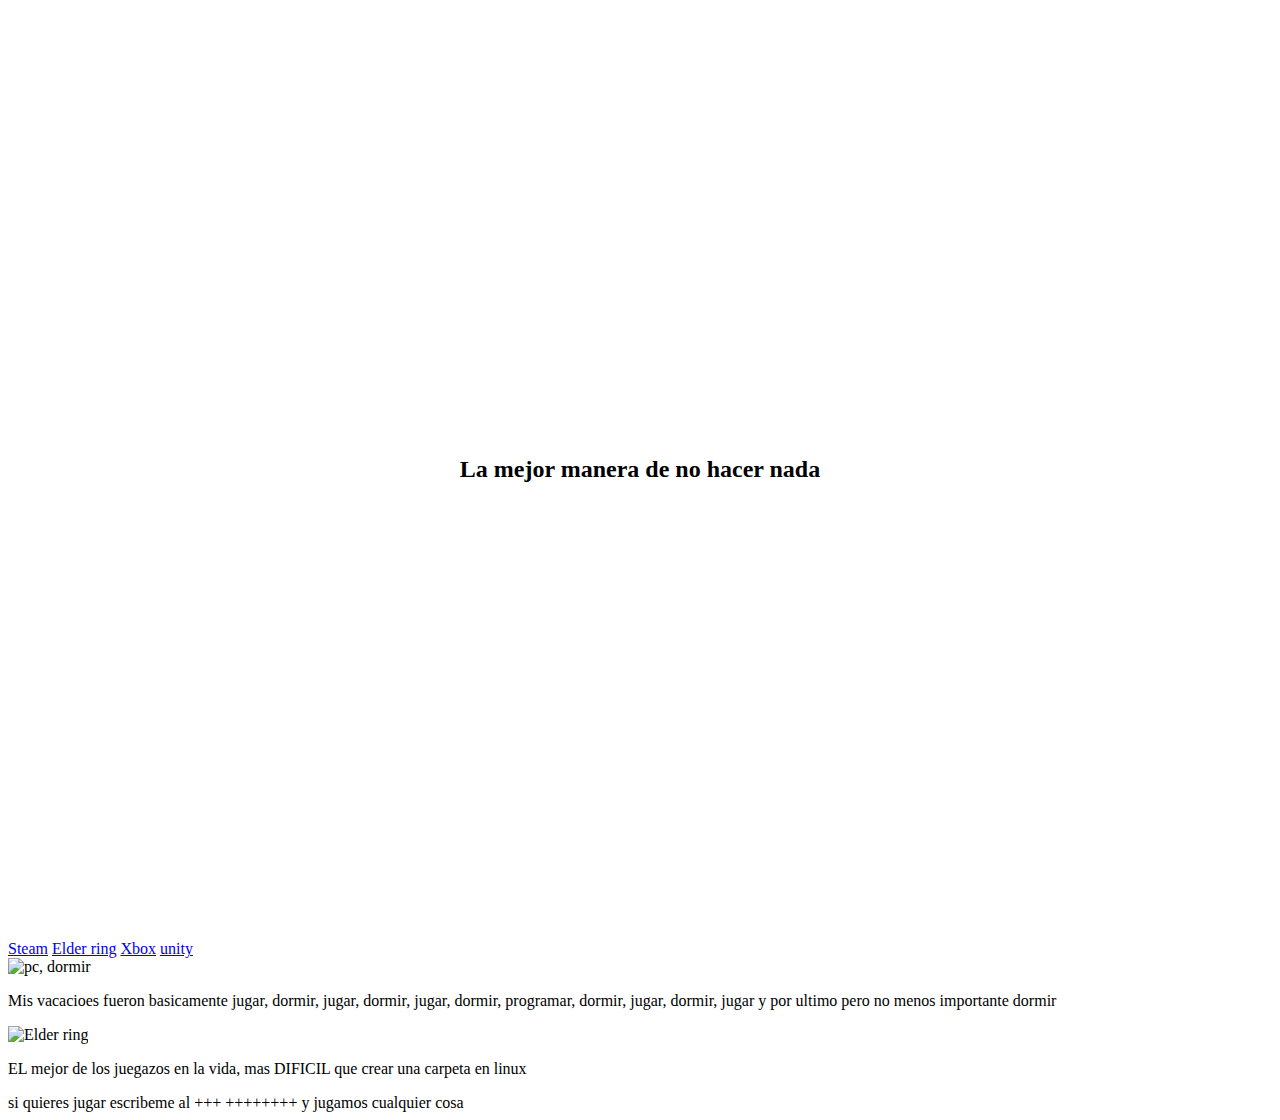
==== index.html @ 77552da4 "Add files via upload" ====
<!DOCTYPE html>
<html lang="en">
<head>
    <meta charset="UTF-8">
    <meta name="viewport" content="width=device-width, initial-scale=1.0">
    <title>Document</title>
    <link rel="stylesheet" href="style.css">
</head>
<body>
    <header><h2>
        La mejor manera de no hacer nada
    </h2></header>
    <nav>
        <a href="https://store.steampowered.com/?l=spanish">Steam</a>
        <a href="https://pivigames.blog/eldri/">Elder ring</a>
        <a href="https://www.xbox.com/es-CO">Xbox</a>
        <a href="https://unity.com/es/pages/unity-pro-buy-now?utm_source=google&utm_medium=cpc&utm_campaign=cc_dd_upr_amer_amer-t2_en_pu_sem-gg_acq_br-pr_2023-01_brand-at2_cc3022_ev-br_id:71700000105927803&utm_content=cc_dd_upr_amer_pu_sem_gg_ev-br_pros_x_npd_cpc_kw_sd_all_x_x_brand_id:58700008262791741&utm_term=unity&&&&&gad_source=1&gclid=CjwKCAjw4ri0BhAvEiwA8oo6FxjjZbtl4L3AXj_Zbfz5RY79VknzdGPWWmV1TB_4-gezoM_h65W3ohoCQEQQAvD_BwE&gclsrc=aw.ds">unity</a>
    </nav>
    <section>
        <article><img src="https://i.ytimg.com/vi/CZQwcn6DFhA/maxresdefault.jpg" alt="pc, dormir" height="400" width="500"><p>Mis vacacioes fueron basicamente jugar, dormir, jugar, dormir, jugar, dormir, programar, dormir, jugar, dormir, jugar y por ultimo pero no menos importante dormir</p></article>
        <article><img src="https://encrypted-tbn0.gstatic.com/images?q=tbn:ANd9GcRcxfMB1wwFIG_WF0u7ENQGh1_k6MiP0QlNLw&s" alt="Elder ring"><p>EL mejor de los juegazos en la vida, mas DIFICIL que crear una carpeta en linux</p></article>
    </section>
    <footer>si quieres jugar escribeme al +++ ++++++++ y jugamos cualquier cosa</footer>
    </body>
</html>
---- style.css ----
header h2 {text-align: center;
    display: flex;
    justify-content: center;
    align-items: center;
    height: 100vh;
  }
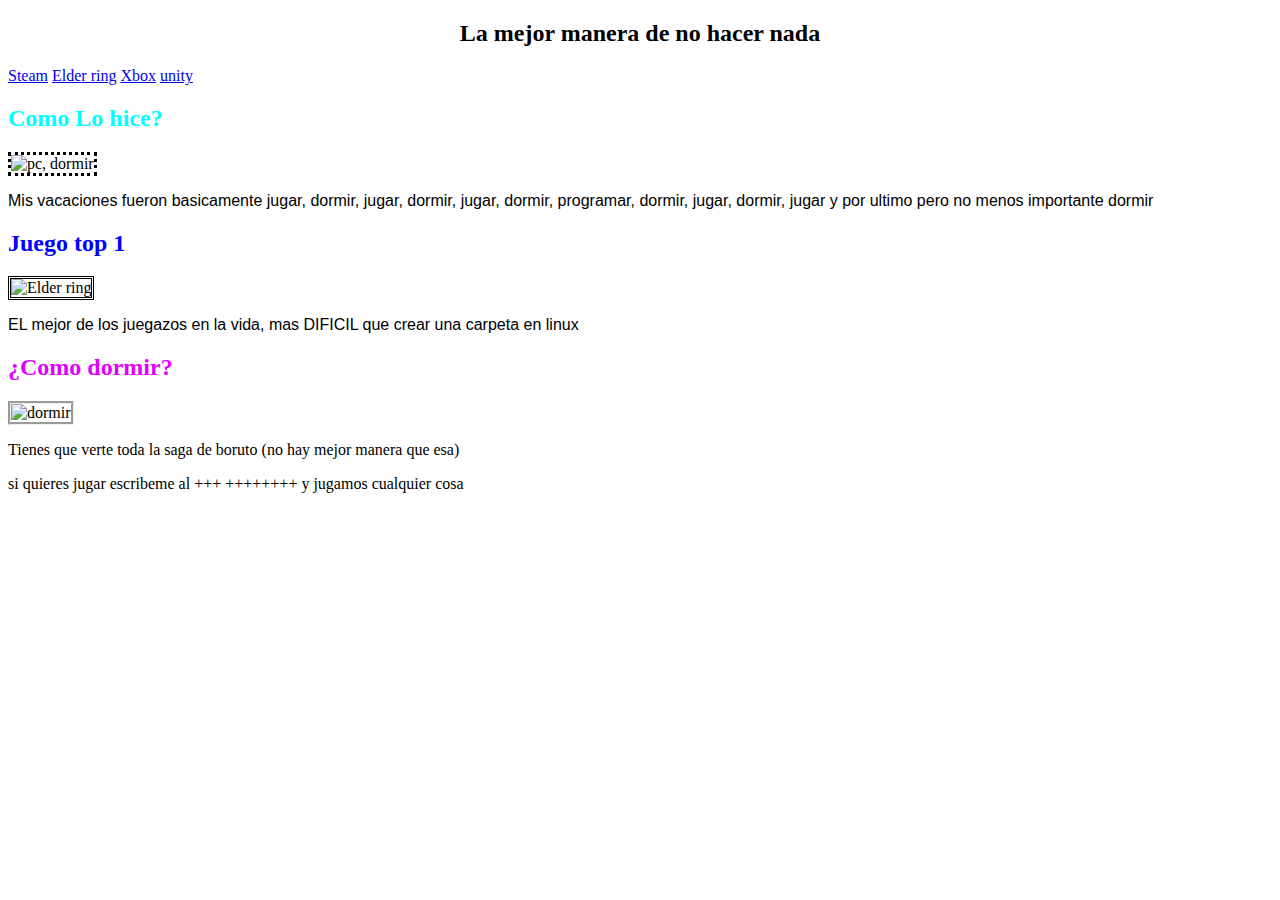
==== commit 4df65557: "Add files via upload" ====
--- a/index.html
+++ b/index.html
@@ -7,7 +7,7 @@
     <link rel="stylesheet" href="style.css">
 </head>
 <body>
-    <header><h2>
+    <header class="head"><h2>
         La mejor manera de no hacer nada
     </h2></header>
     <nav>
@@ -17,8 +17,21 @@
         <a href="https://unity.com/es/pages/unity-pro-buy-now?utm_source=google&utm_medium=cpc&utm_campaign=cc_dd_upr_amer_amer-t2_en_pu_sem-gg_acq_br-pr_2023-01_brand-at2_cc3022_ev-br_id:71700000105927803&utm_content=cc_dd_upr_amer_pu_sem_gg_ev-br_pros_x_npd_cpc_kw_sd_all_x_x_brand_id:58700008262791741&utm_term=unity&&&&&gad_source=1&gclid=CjwKCAjw4ri0BhAvEiwA8oo6FxjjZbtl4L3AXj_Zbfz5RY79VknzdGPWWmV1TB_4-gezoM_h65W3ohoCQEQQAvD_BwE&gclsrc=aw.ds">unity</a>
     </nav>
     <section>
-        <article><img src="https://i.ytimg.com/vi/CZQwcn6DFhA/maxresdefault.jpg" alt="pc, dormir" height="400" width="500"><p>Mis vacacioes fueron basicamente jugar, dormir, jugar, dormir, jugar, dormir, programar, dormir, jugar, dormir, jugar y por ultimo pero no menos importante dormir</p></article>
-        <article><img src="https://encrypted-tbn0.gstatic.com/images?q=tbn:ANd9GcRcxfMB1wwFIG_WF0u7ENQGh1_k6MiP0QlNLw&s" alt="Elder ring"><p>EL mejor de los juegazos en la vida, mas DIFICIL que crear una carpeta en linux</p></article>
+        <article>
+            <h2 class="tit1">Como Lo hice?</h2>
+            <img class="img1" src="https://i.ytimg.com/vi/CZQwcn6DFhA/maxresdefault.jpg" alt="pc, dormir" height="400" width="500">
+            <p class="par1">Mis vacaciones fueron basicamente jugar, dormir, jugar, dormir, jugar, dormir, programar, dormir, jugar, dormir, jugar y por ultimo pero no menos importante dormir</p>
+        </article>
+        <article>
+            <h2 class="tit2">Juego top 1 </h2>
+            <img class="img2" src="https://encrypted-tbn0.gstatic.com/images?q=tbn:ANd9GcRcxfMB1wwFIG_WF0u7ENQGh1_k6MiP0QlNLw&s" alt="Elder ring" height="300" width="500">
+            <p class="par2">EL mejor de los juegazos en la vida, mas DIFICIL que crear una carpeta en linux</p>
+        </article>
+        <article>
+            <h2 class="tit3">¿Como dormir?</h2>
+            <img class="img3" src="https://images7.memedroid.com/images/UPLOADED836/61721354cd84a.jpeg" alt="dormir" height="300" width="500">
+            <p class="par3">Tienes que verte toda la saga de boruto (no hay mejor manera que esa)</p>
+        </article>
     </section>
     <footer>si quieres jugar escribeme al +++ ++++++++ y jugamos cualquier cosa</footer>
     </body>
--- a/style.css
+++ b/style.css
@@ -1,6 +1,10 @@
-header h2 {text-align: center;
-    display: flex;
-    justify-content: center;
-    align-items: center;
-    height: 100vh;
-  }+.head {text-align: center;}
+.tit1 {color: aqua;}
+.img1 {border-style: dotted;}
+.par1 {font-family: Arial, Helvetica, sans-serif;}
+.tit2 {color: blue;}
+.img2 {border-style: double;}
+.par2 {font-family: 'Gill Sans', 'Gill Sans MT', Calibri, 'Trebuchet MS', sans-serif;}
+.tit3 {color: rgb(225, 0, 255);}
+.img3 {border-style: groove;}
+.par3 {font-family: Georgia, 'Times New Roman', Times, serif;}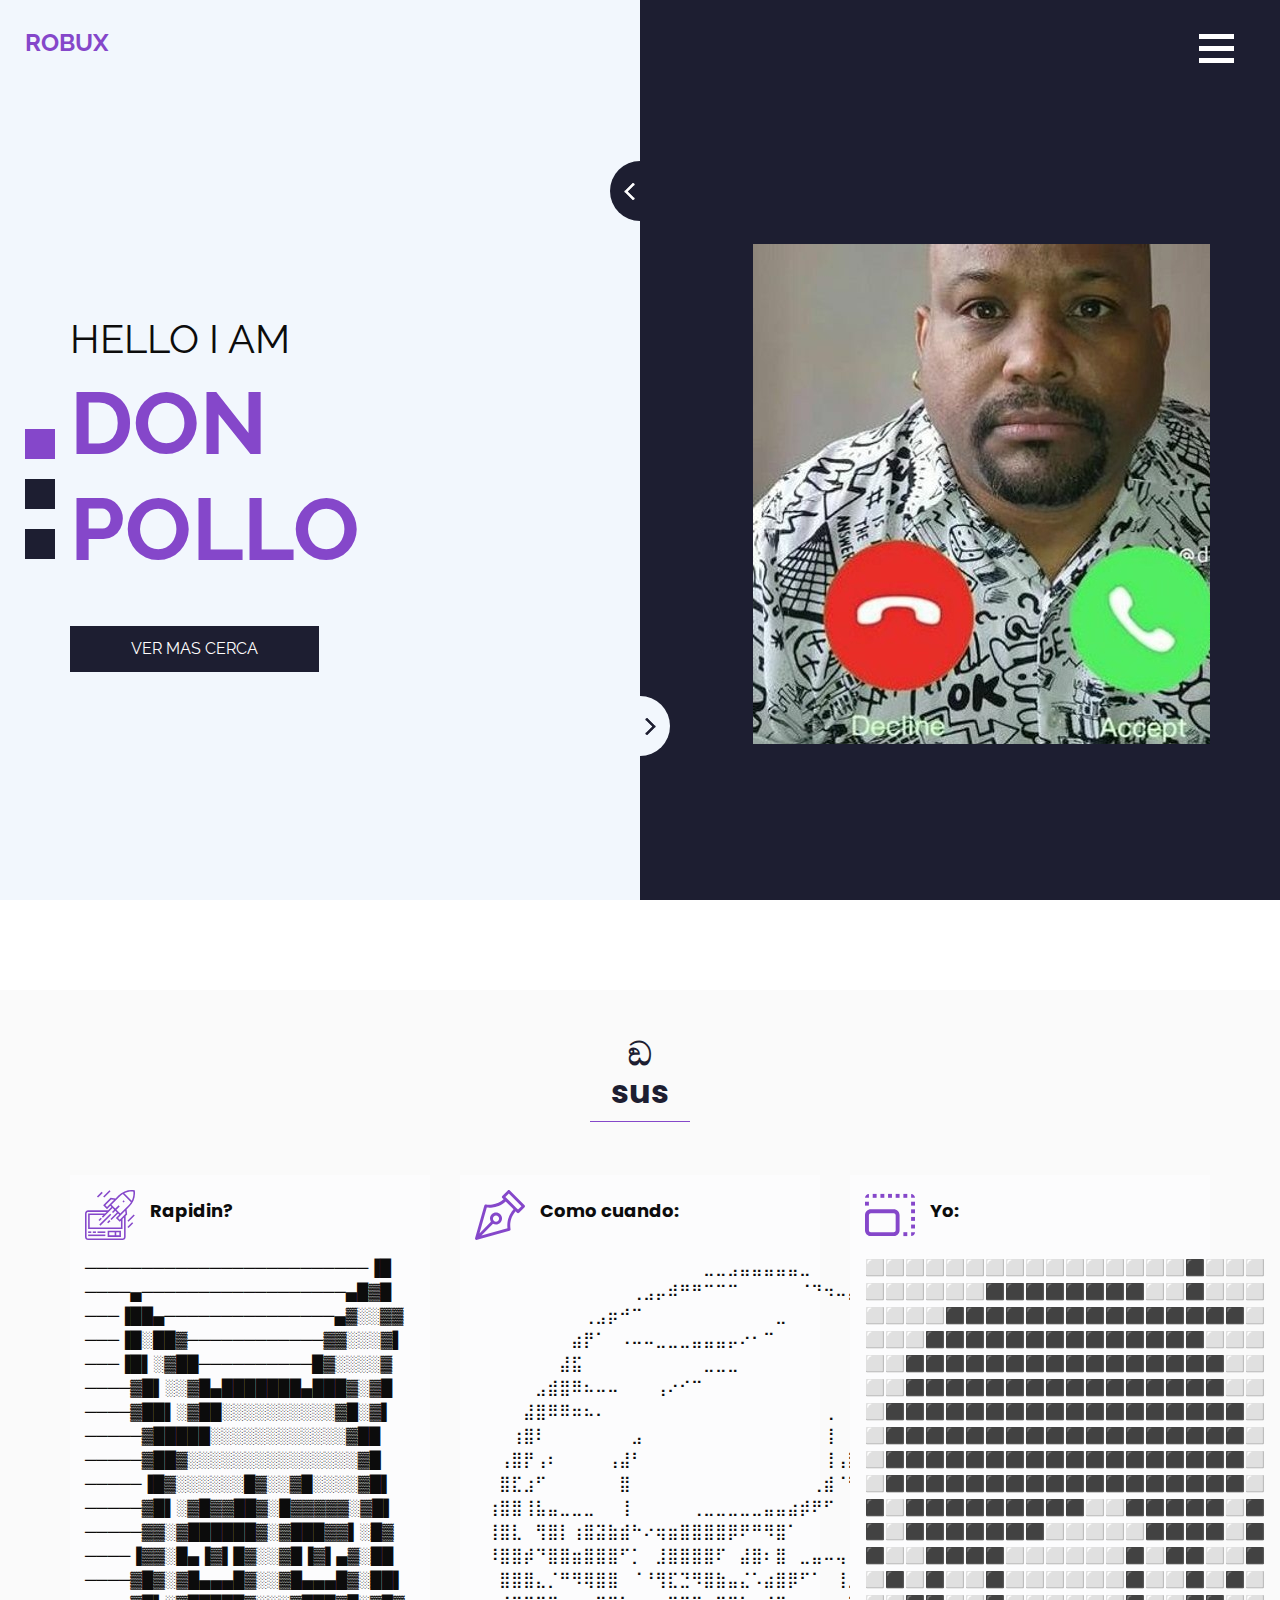
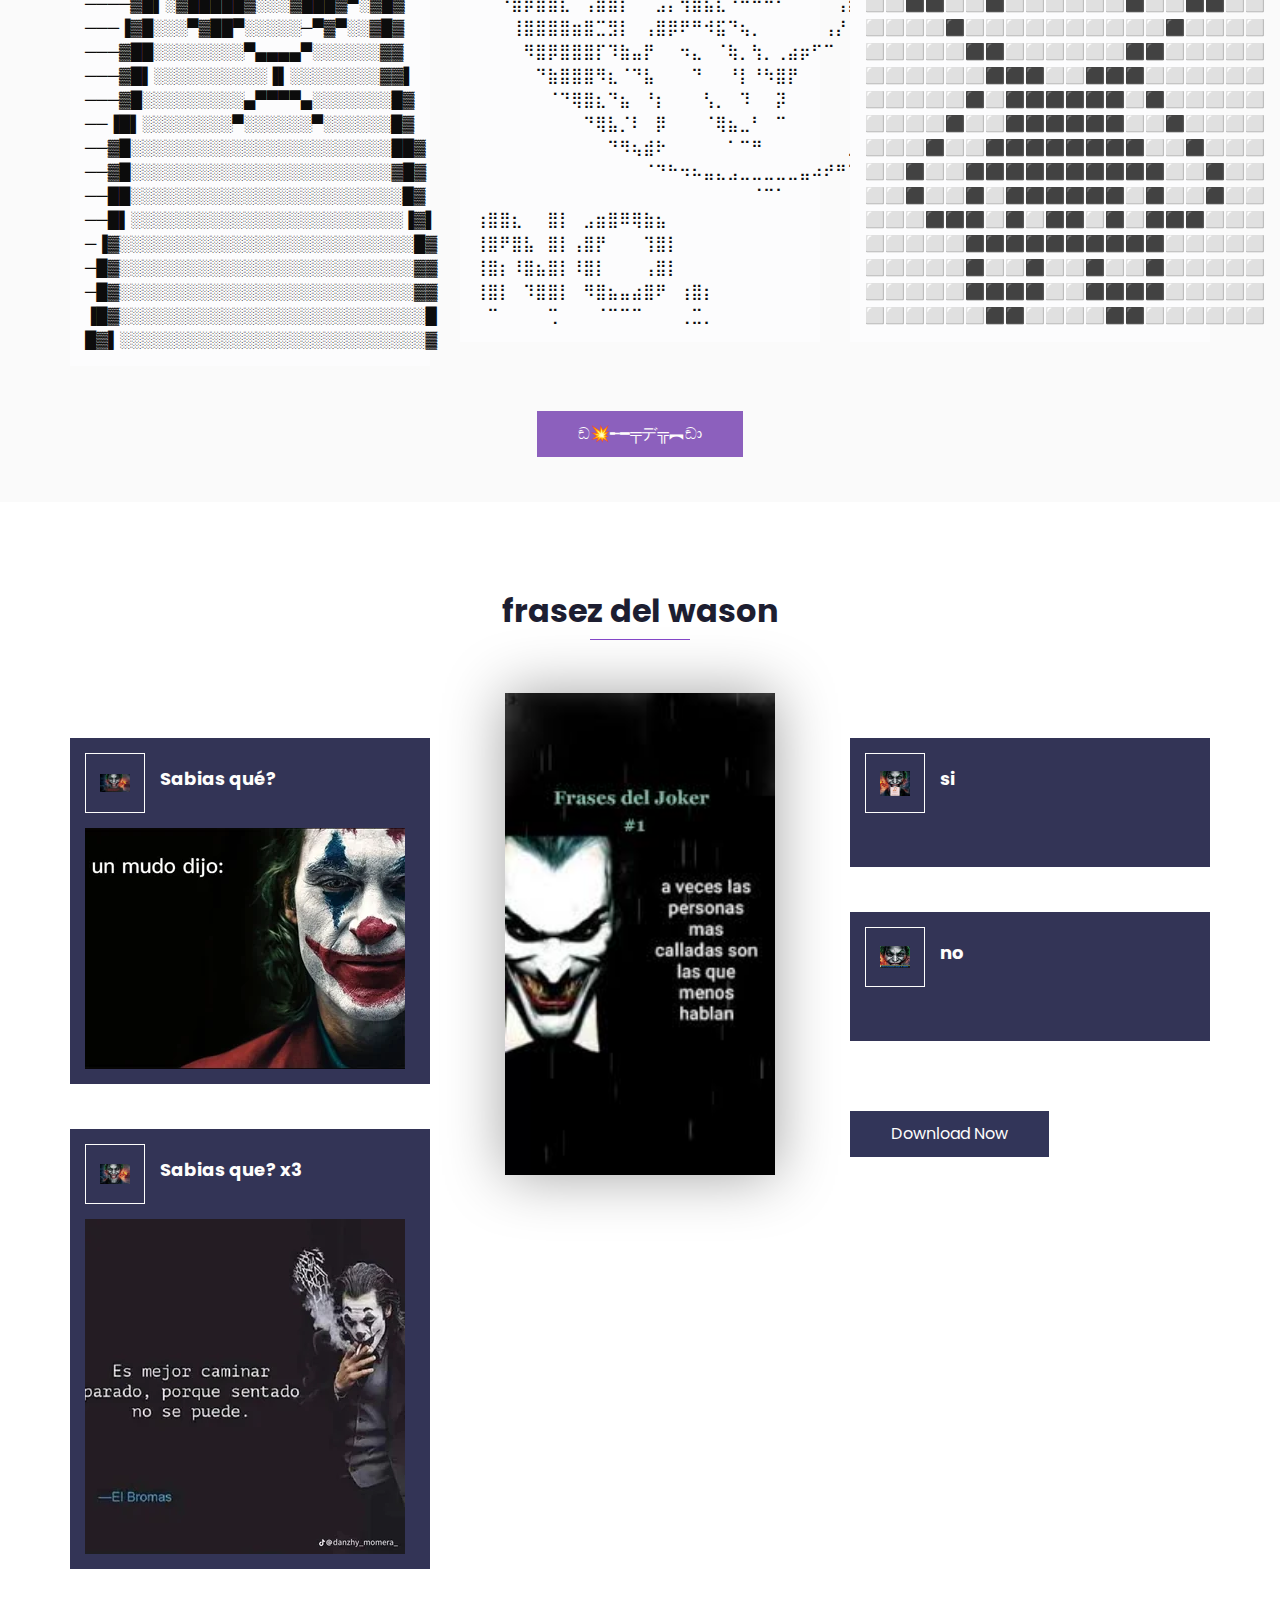
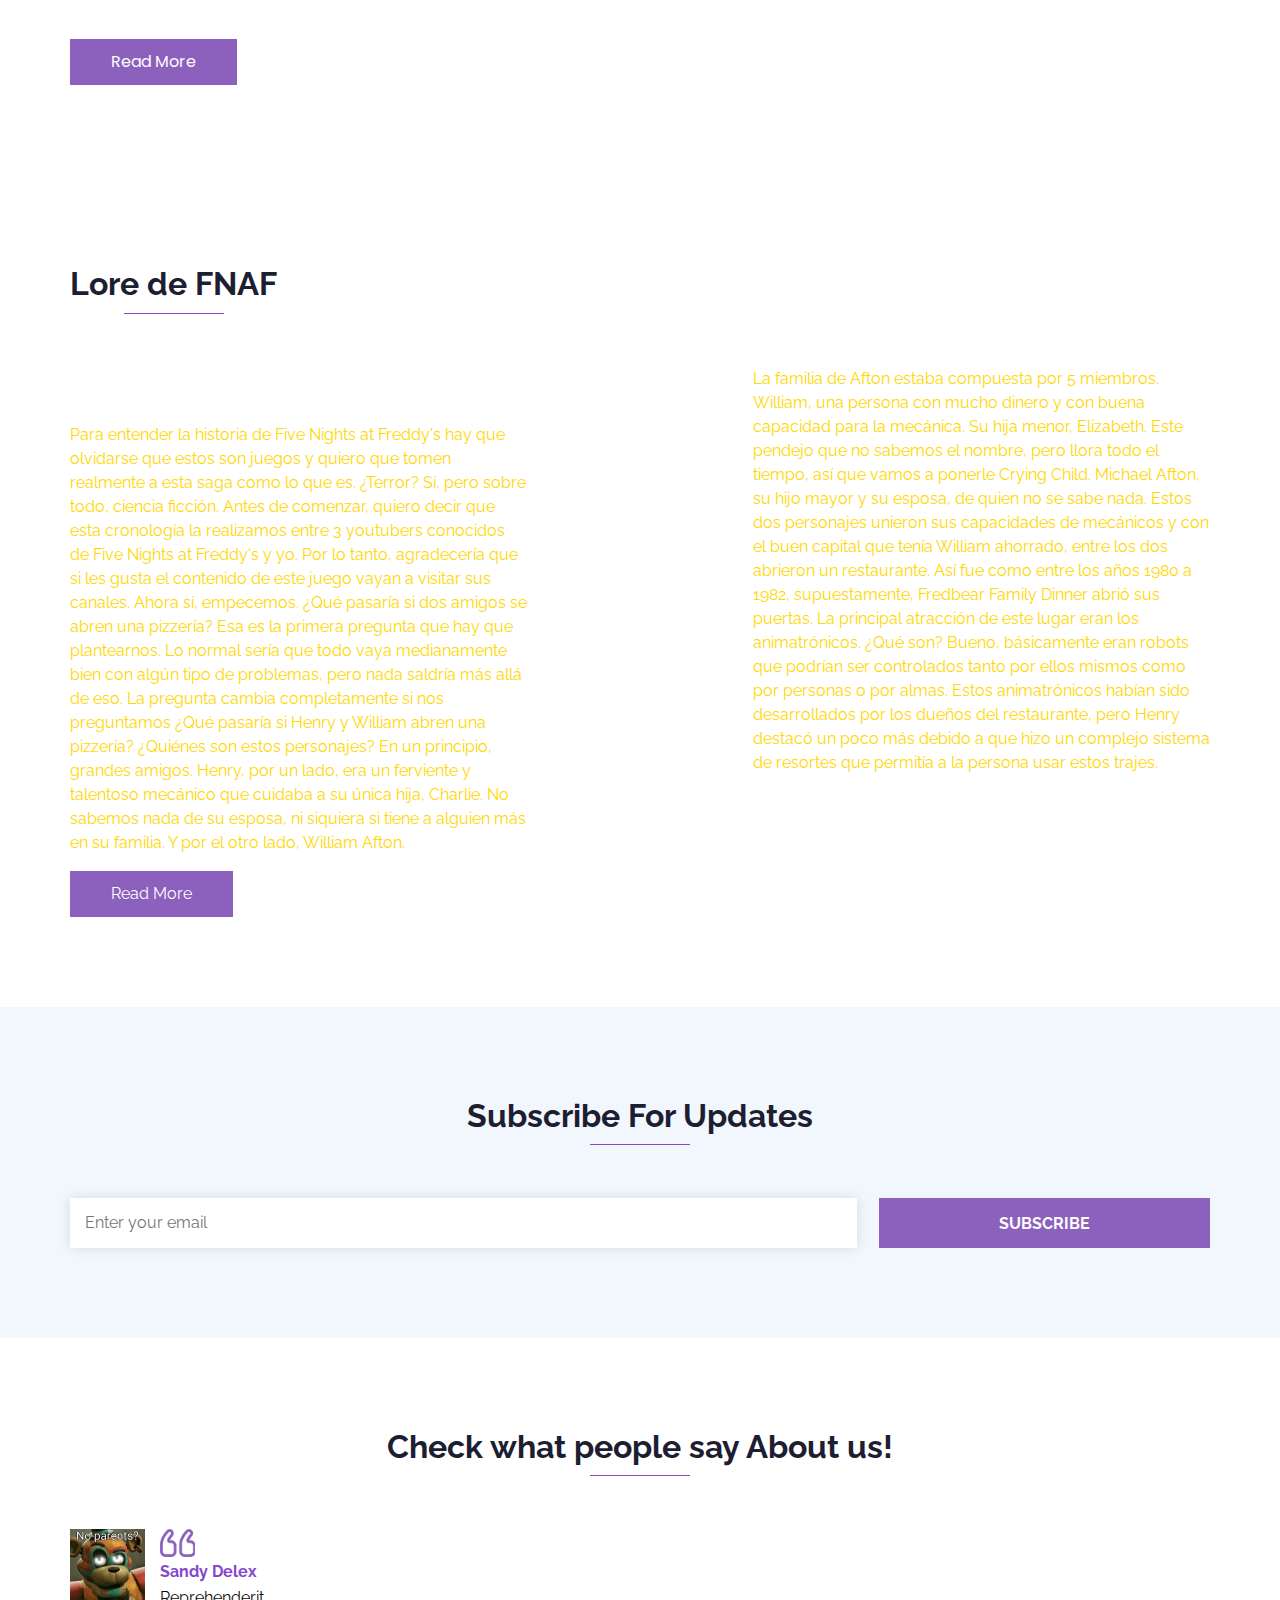
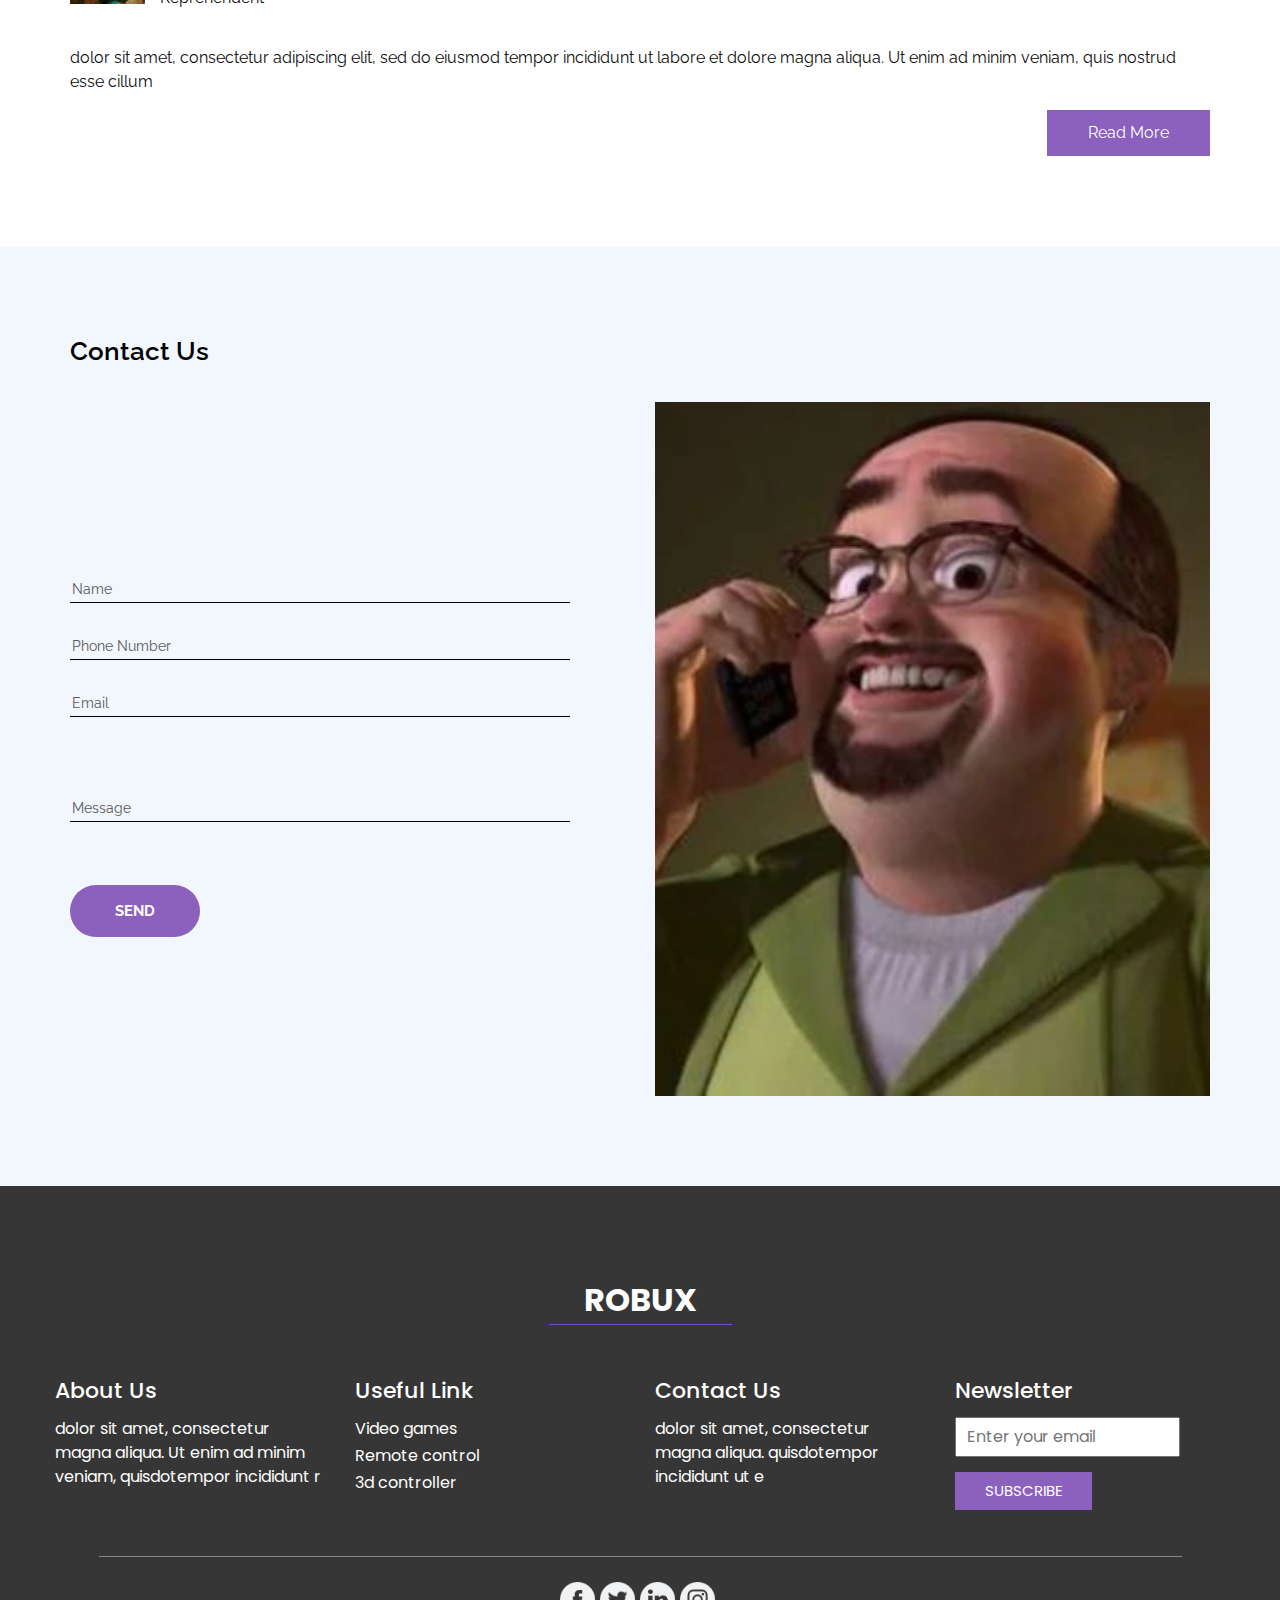
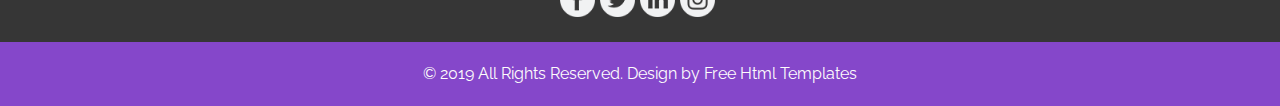
==== commit 794e947b: "Add files via upload" ====
--- a/index.html
+++ b/index.html
@@ -1,38 +1,705 @@
-<!DOCTYPE html>
-<html lang="en">
+  <!DOCTYPE html>
+<html>
+
 <head>
-    <meta charset="UTF-8">
-    <meta name="viewport" content="width=device-width, initial-scale=1.0">
-    <title>Document</title>
-    <link rel="stylesheet" href="style.css">
+  <!-- Basic -->
+  <meta charset="utf-8" />
+  <meta http-equiv="X-UA-Compatible" content="IE=edge" />
+  <!-- Mobile Metas -->
+  <meta name="viewport" content="width=device-width, initial-scale=1, shrink-to-fit=no" />
+  <!-- Site Metas -->
+  <meta name="keywords" content="" />
+  <meta name="description" content="" />
+  <meta name="author" content="" />
+
+  <title>ROBUX</title>
+
+  <!-- slider stylesheet -->
+  <link rel="stylesheet" type="text/css" href="https://cdnjs.cloudflare.com/ajax/libs/OwlCarousel2/2.1.3/assets/owl.carousel.min.css" />
+
+  <!-- bootstrap core css -->
+  <link rel="stylesheet" type="text/css" href="css/bootstrap.css" />
+
+  <!-- fonts style -->
+  <link href="https://fonts.googleapis.com/css?family=Open+Sans:400,700|Poppins:400,700|Raleway:400,700&display=swap" rel="stylesheet" />
+
+  <!-- Custom styles for this template -->
+  <link href="css/style.css" rel="stylesheet" />
+  <!-- responsive style -->
+  <link href="css/responsive.css" rel="stylesheet" />
 </head>
+
 <body>
-    <header class="head"><h2>
-        La mejor manera de no hacer nada
-    </h2></header>
-    <nav>
-        <a href="https://store.steampowered.com/?l=spanish">Steam</a>
-        <a href="https://pivigames.blog/eldri/">Elder ring</a>
-        <a href="https://www.xbox.com/es-CO">Xbox</a>
-        <a href="https://unity.com/es/pages/unity-pro-buy-now?utm_source=google&utm_medium=cpc&utm_campaign=cc_dd_upr_amer_amer-t2_en_pu_sem-gg_acq_br-pr_2023-01_brand-at2_cc3022_ev-br_id:71700000105927803&utm_content=cc_dd_upr_amer_pu_sem_gg_ev-br_pros_x_npd_cpc_kw_sd_all_x_x_brand_id:58700008262791741&utm_term=unity&&&&&gad_source=1&gclid=CjwKCAjw4ri0BhAvEiwA8oo6FxjjZbtl4L3AXj_Zbfz5RY79VknzdGPWWmV1TB_4-gezoM_h65W3ohoCQEQQAvD_BwE&gclsrc=aw.ds">unity</a>
-    </nav>
-    <section>
-        <article>
-            <h2 class="tit1">Como Lo hice?</h2>
-            <img class="img1" src="https://i.ytimg.com/vi/CZQwcn6DFhA/maxresdefault.jpg" alt="pc, dormir" height="400" width="500">
-            <p class="par1">Mis vacaciones fueron basicamente jugar, dormir, jugar, dormir, jugar, dormir, programar, dormir, jugar, dormir, jugar y por ultimo pero no menos importante dormir</p>
-        </article>
-        <article>
-            <h2 class="tit2">Juego top 1 </h2>
-            <img class="img2" src="https://encrypted-tbn0.gstatic.com/images?q=tbn:ANd9GcRcxfMB1wwFIG_WF0u7ENQGh1_k6MiP0QlNLw&s" alt="Elder ring" height="300" width="500">
-            <p class="par2">EL mejor de los juegazos en la vida, mas DIFICIL que crear una carpeta en linux</p>
-        </article>
-        <article>
-            <h2 class="tit3">¿Como dormir?</h2>
-            <img class="img3" src="https://images7.memedroid.com/images/UPLOADED836/61721354cd84a.jpeg" alt="dormir" height="300" width="500">
-            <p class="par3">Tienes que verte toda la saga de boruto (no hay mejor manera que esa)</p>
-        </article>
+  <div class="hero_area">
+    <!-- header section strats -->
+    <header class="header_section">
+      <div class="container-fluid">
+        <nav class="navbar navbar-expand-lg custom_nav-container">
+          <a class="navbar-brand" href="index.html">
+            <span>
+              ROBUX
+            </span>
+          </a>
+
+          <div class="navbar-collapse" id="">
+            <div class="custom_menu-btn">
+              <button onclick="openNav()">
+                <span class="s-1"> </span>
+                <span class="s-2"> </span>
+                <span class="s-3"> </span>
+              </button>
+            </div>
+            <div id="myNav" class="overlay">
+              <div class="overlay-content">
+                <a href="index.html">HOME</a>
+                <a href="about.html">ABOUT</a>
+                <a href="feature.html">FEATURE</a>
+                <a href="contact.html">CONTACT US</a>
+              </div>
+            </div>
+          </div>
+        </nav>
+      </div>
+    </header>
+    <!-- end header section -->
+    <!-- slider section -->
+    <section class=" slider_section position-relative">
+      <div class="container">
+        <div class="row">
+          <div class="col-md-7">
+            <div class="detail-box">
+              <h2>
+                Hello i am
+              </h2>
+              <h1>
+                Don <br />
+                Pollo
+              </h1>
+              <div>
+                <a href="">
+                  Ver mas cerca
+                </a>
+              </div>
+            </div>
+          </div>
+          <div class="col-md-5">
+            <div id="carouselExampleIndicators" class="carousel slide" data-ride="carousel">
+              <ol class="carousel-indicators">
+                <li data-target="#carouselExampleIndicators" data-slide-to="0" class="active"></li>
+                <li data-target="#carouselExampleIndicators" data-slide-to="1"></li>
+                <li data-target="#carouselExampleIndicators" data-slide-to="2"></li>
+              </ol>
+              <div class="carousel-inner">
+                <div class="carousel-item active">
+                  <div class="img-box">
+                    <img src="images/Don-pollo.jpg" alt="" />
+                  </div>
+                </div>
+                <div class="carousel-item">
+                  <div class="img-box">
+                    <img src="images/Don-pollo.jpg" alt="" />
+                  </div>
+                </div>
+                <div class="carousel-item">
+                  <div class="img-box">
+                    <img src="images/Don-pollo.jpg" alt="" />
+                  </div>
+                </div>
+              </div>
+              <a class="carousel-control-prev" href="#carouselExampleIndicators" role="button" data-slide="prev">
+                <span class="sr-only">Previous</span>
+              </a>
+              <a class="carousel-control-next" href="#carouselExampleIndicators" role="button" data-slide="next">
+                <span class="sr-only">Next</span>
+              </a>
+            </div>
+          </div>
+        </div>
+      </div>
     </section>
-    <footer>si quieres jugar escribeme al +++ ++++++++ y jugamos cualquier cosa</footer>
-    </body>
+
+    <!-- end slider section -->
+  </div>
+
+  <!-- feature section -->
+  <section class="feature_section layout_padding2 layout_margin">
+    <div class="container">
+      <div class="heading_container">
+        <h2>
+          ඞ <br />
+          sus
+        </h2>
+      </div>
+    </div>
+    <div class="container">
+      <div class="row">
+        <div class="col-md-4">
+          <div class="box">
+            <div class="head-box">
+              <div class="img-box">
+                <svg height="512pt" viewBox="0 0 512 512.08926" width="512pt" xmlns="http://www.w3.org/2000/svg">
+                  <path d="m383.808594 117.007812 11.316406-11.3125 11.3125 11.3125-11.3125 11.3125zm0 0" />
+                  <path d="m146.390625 354.433594 112-112 11.3125 11.3125-112 112zm0 0" />
+                  <path d="m32.042969 456.089844h176v16h-176zm0 0" />
+                  <path d="m32.042969 424.089844h32v16h-32zm0 0" />
+                  <path d="m80.042969 424.089844h32v16h-32zm0 0" />
+                  <path d="m128.042969 424.089844h80v16h-80zm0 0" />
+                  <path
+                    d="m455.078125 170.191406c42.605469-42.335937 63.105469-102.078125 55.460937-161.652344l-.796874-6.179687-6.175782-.796875c-59.574218-7.621094-119.304687 12.886719-161.632812 55.496094l-28.945313 28.949218-50.910156-5.65625-76.257813 76.257813 39.601563 39.601563 33.933594-33.945313 11.601562 11.601563-34.222656 34.222656h-204.691406c-17.671875 0-32.0000002 14.328125-32.0000002 32v240c0 17.671875 14.3281252 32 32.0000002 32h352c17.675781 0 32-14.328125 32-32v-214.296875l15.738281-15.734375-5.65625-50.90625zm40.253906-153.398437c2.945313 31.992187-2.863281 64.183593-16.800781 93.128906l-76.320312-76.328125c28.949218-13.929688 61.132812-19.734375 93.121093-16.800781zm-247.289062 134.160156-22.621094 22.632813-16.976563-16.976563 59.503907-59.511719 30.550781 3.398438-27.679688 27.671875zm34.226562 34.222656 16.6875 16.691407-22.632812 22.621093 11.3125 11.3125 22.632812-22.625 16.6875 16.691407-66.632812 66.621093 11.3125 11.3125 66.632812-66.625 11.597657 11.601563-33.941407 33.945312 39.597657 39.589844 12.519531-12.527344v70.304688h-320v-128h140.691406l-16.410156 16.398437 11.3125 11.3125zm117.773438 294.914063c0 8.835937-7.160157 16-16 16h-352c-8.835938 0-16-7.164063-16-16v-240c0-8.835938 7.164062-16 16-16h188.691406l-16 16h-172.691406v160h352v-102.296875l16-16zm-44.519531-176.402344-16.976563-16.964844 22.632813-22.632812 50.449218-50.457032 3.390625 30.550782zm5.65625-62.230469-39.597657-39.589843 33.941407-33.945313-11.3125-11.3125-33.941407 33.9375-39.601562-39.59375 82.578125-82.582031c10.304687-10.296875 21.828125-19.296875 34.308594-26.808594l83.019531 83.015625c-7.515625 12.476563-16.515625 23.996094-26.808594 34.304687zm0 0" />
+                  <path d="m186.382812 66.429688 64.003907-64 11.3125 11.3125-64.003907 64zm0 0" />
+                  <path d="m122.382812 66.429688 48-47.996094 11.3125 11.3125-48 48zm0 0" />
+                  <path d="m434.386719 314.429688 64.003906-64 11.3125 11.3125-64 64zm0 0" />
+                  <path d="m434.386719 378.429688 47.996093-47.996094 11.316407 11.3125-48 48zm0 0" />
+                  <path d="m138.386719 306.429688 22.628906-22.625 11.3125 11.3125-22.628906 22.628906zm0 0" />
+                  <path d="m226.390625 330.429688 22.628906-22.625 11.3125 11.3125-22.628906 22.628906zm0 0" />
+                  <path d="m232.042969 480.089844h136v-64h-136zm88-48h32v32h-32zm-72 0h56v32h-56zm0 0" />
+                </svg>
+
+              </div>
+              <h6>
+                Rapidin?
+              </h6>
+            </div>
+            <div class="detail-box">
+              <p>
+                ─────────────────────────▐█
+────▄──────────────────▄█▓█
+───▐██▄───────────────▄▓░░▓▓
+───▐█░██▓────────────▓▓░░░▓▌
+───▐█▌░▓██──────────█▓░░░░▓
+────▓█▌░░▓█▄███████▄███▓░▓█
+────▓██▌░▓██░░░░░░░░░░▓█░▓▌
+─────▓█████░░░░░░░░░░░░▓██
+─────▓██▓░░░░░░░░░░░░░░░▓█
+─────▐█▓░░░░░░█▓░░▓█░░░░▓█▌
+─────▓█▌░▓█▓▓██▓░█▓▓▓▓▓░▓█▌
+─────▓▓░▓██████▓░▓███▓▓▌░█▓
+────▐▓▓░█▄▐▓▌█▓░░▓█▐▓▌▄▓░██
+────▓█▓░▓█▄▄▄█▓░░▓█▄▄▄█▓░██▌
+────▓█▌░▓█████▓░░░▓███▓▀░▓█▓
+───▐▓█░░░▀▓██▀░░░░░─▀▓▀░░▓█▓
+───▓██░░░░░░░░▀▄▄▄▄▀░░░░░░▓▓
+───▓█▌░░░░░░░░░░▐▌░░░░░░░░▓▓▌
+───▓█░░░░░░░░░▄▀▀▀▀▄░░░░░░░█▓
+──▐█▌░░░░░░░░▀░░░░░░▀░░░░░░█▓
+──▓█░░░░░░░░░░░░░░░░░░░░░░░██▓
+──▓█░░░░░░░░░░░░░░░░░░░░░░░▓█▓
+──██░░░░░░░░░░░░░░░░░░░░░░░░█▓
+──█▌░░░░░░░░░░░░░░░░░░░░░░░░▐▓▌
+─▐▓░░░░░░░░░░░░░░░░░░░░░░░░░░█▓
+─█▓░░░░░░░░░░░░░░░░░░░░░░░░░░▓▓
+─█▓░░░░░░░░░░░░░░░░░░░░░░░░░░▓▓
+▐█▓░░░░░░░░░░░░░░░░░░░░░░░░░░░█
+█▓▌░░░░░░░░░░░░░░░░░░░░░░░░░░░▓
+              </p>
+            </div>
+          </div>
+        </div>
+        <div class="col-md-4">
+          <div class="box">
+            <div class="head-box">
+              <div class="img-box">
+                <svg id="Capa_1" enable-background="new 0 0 512 512" height="512" viewBox="0 0 512 512" width="512" xmlns="http://www.w3.org/2000/svg">
+                  <path
+                    d="m507.606 155.023-150.632-150.629c-2.813-2.814-6.628-4.394-10.606-4.394s-7.794 1.58-10.607 4.394l-56.4 56.398c-2.813 2.813-4.394 6.628-4.394 10.606 0 3.979 1.581 7.794 4.394 10.607l13.841 13.84c-33.74 29.925-72.881 47.928-116.557 53.559-36.544 4.712-62.791-1.46-63.013-1.515-7.85-1.938-15.823 2.692-18.028 10.47l-94.348 332.638c-2.421 5.543-1.342 12.235 3.236 16.719 2.919 2.859 6.709 4.284 10.496 4.284 2.481 0 4.957-.618 7.19-1.838l331.451-93.773c7.783-2.202 12.419-10.179 10.479-18.031-.243-.984-22.395-95.369 52.059-179.552l13.827 13.827c2.929 2.93 6.767 4.394 10.607 4.394 3.838 0 7.678-1.465 10.607-4.394l56.4-56.397c2.813-2.813 4.394-6.628 4.394-10.606s-1.582-7.795-4.396-10.607zm-174.946 177.892c-3.06 24.854-1.76 45.431-.144 58.27l-266.826 75.489 118.383-120.861c9.316 5.464 19.949 8.387 31.035 8.387 16.43 0 31.877-6.397 43.495-18.016h.001c23.982-23.982 23.982-63.005-.001-86.987s-63.006-23.982-86.989 0c-20.481 20.481-23.457 51.923-8.956 75.607l-116.943 119.39 75.082-264.715c12.839 1.616 33.42 2.919 58.28-.143 35.648-4.389 86.991-18.911 135.359-62.257l80.483 80.481c-43.346 48.366-57.869 99.708-62.259 135.355zm-139.834-62.506c6.144-6.144 14.211-9.214 22.281-9.214 8.068 0 16.139 3.072 22.281 9.214 12.286 12.286 12.286 32.275 0 44.561-5.952 5.951-13.864 9.228-22.281 9.228s-16.329-3.277-22.281-9.228c-12.285-12.285-12.285-32.275 0-44.561zm247.774-69.595-14.155-14.154c-.002-.002-.003-.003-.004-.005-.002-.002-.003-.003-.005-.005l-115.254-115.252 35.186-35.185 129.418 129.416z" />
+                </svg>
+              </div>
+              <h6>
+                Como cuando:
+              </h6>
+            </div>
+            <div class="detail-box">
+              <p>
+                ⠀⠀⠀⠀⠀⠀⠀⠀⠀⠀⠀⠀⠀⠀⠀⠀⠀⠀⠀⣀⣀⣠⣤⣤⣤⣤⣤⣀⠀⠀⠀⠀⠀⠀⠀⠀⠀⠀⠀⠀⠀⠀⠀⠀
+⠀⠀⠀⠀⠀⠀⠀⠀⠀⠀⠀⠀⠀⢀⣠⡤⠾⠛⠛⠉⠉⠉⠀⠀⠀⠀⠀⠈⠙⠲⠤⣤⣀⠀⠀⠀⠀⠀⠀⠀⠀⠀⠀⠀
+⠀⠀⠀⠀⠀⠀⠀⠀⠀⢀⣠⡶⠚⠉⠀⠀⠀⠀⠀⠀⠀⠀⠀⠀⠀⣀⠀⠀⠀⠀⠀⠀⠙⢷⣄⠀⠀⠀⠀⠀⠀⠀⠀⠀
+⠀⠀⠀⠀⠀⠀⠀⠀⣴⡟⠁⠀⠠⠤⠤⣀⣀⣀⣤⣤⣤⡤⠔⠂⠉⠀⠀⠀⠀⠀⠀⠀⠀⠀⠉⠳⣦⡀⠀⠀⠀⠀⠀⠀
+⠀⠀⠀⠀⠀⠀⠀⣼⣯⠀⠀⠀⠀⠀⠀⠀⠀⠀⠀⣀⣀⣀⠀⠀⠀⠀⠀⠀⠀⠀⠀⠀⠀⠀⠀⠀⠀⠀⠈⢻⣄⠀⠀⠀⠀⠀
+⠀⠀⠀⠀⠀⣠⣾⣿⠿⠦⠤⠤⠀⠀⠀⢠⠔⠊⠉⠀⠀⠀⠀⠀⠀⠀⠀⠀⠀⠀⠀⠀⠀⠀⠀⠀⠀⠀⠀⠀⠙⢷⡀⠀⠀⠀
+⠀⠀⠀⠀⣼⣿⠿⠿⠶⠦⠄⠀⠀⠀⠀⠀⠀⠀⠀⠀⠀⠀⠀⠀⠀⠀⠀⠀⠀⢀⠀⠀⠀⠀⠀⠀⠀⠀⠀⠀⠀⠈⢿⡀⠀⠀
+⠀⠀⠀⢰⣿⠇⠀⠀⠀⠀⠀⠀⠀⣠⠀⠀⠀⠀⠀⠀⠀⠀⠀⠀⠀⠀⠀⠀⠀⢸⠀⢀⡴⠂⠀⠀⠀⠀⠀⠀⠀⠀⠈⣷⠀⠀
+⠀⠀⢠⣿⡟⢠⠆⠀⠀⠀⠀⢠⣼⠃⠀⠀⠀⠀⠀⠀⠀⠀⠀⠀⠀⠀⠀⠀⠀⢸⢠⡟⠁⠀⠀⠀⠀⠀⠀⠀⠀⠀⠸⣇⠀
+⠀⠀⣿⣏⣰⠋⠀⠀⠀⠀⠀⠀⣿⠀⠀⠀⠀⠀⠀⠀⠀⠀⠀⠀⠀⠀⠀⠀⢀⣾⠈⢣⡀⠀⠀⠀⠀⠀⠀⠀⠀⠀⠀⠀⢿⡀
+⠀⢰⣿⣿⢸⣧⣤⣀⣀⣀⠀⠀⢸⠀⠀⠀⠀⠀⢀⣀⣀⣀⣀⣀⣤⣤⣴⡾⠟⠋⠀⠀⠙⠄⠀⠀⠀⠀⠀⠀⠀⠀⢸⡇
+⠀⢸⣿⣇⠀⢻⣿⡇⢰⣿⣽⣷⣾⠓⠔⢶⣶⣿⣿⣿⣿⡿⠟⠛⠻⣿⠁⠀⠀⠀⠀⠀⠀⠀⠀⠀⠀⠀⠀⠀⠀⠀⢸⡇
+⠀⠸⣿⣿⡾⠙⣿⣿⣶⣿⣿⣿⠋⡁⠀⣸⣿⣿⣿⣿⠏⠀⣼⣿⠆⣿⠀⣀⣤⠤⢤⠀⠀⠀⠀⠀⠀⠀⠀⠀⠀⠀⣸⠃
+⠀⠀⣿⣿⣿⣄⡈⠛⠻⢿⣿⣿⠀⠈⠘⢻⣏⣙⠻⣿⣷⣤⣌⠡⣴⣿⡿⠋⠁⠀⢸⡀⠀⠀⠀⠀⠀⠀⠀⠀⠀⠀⡏⠀
+⠀⠀⠘⣿⡿⣿⣿⣆⠀⢠⣿⣿⡇⠀⠀⣠⡍⢻⣿⣦⣏⠙⠓⠒⠚⠋⠀⠀⠀⠀⢠⡇⠀⠀⠀⠀⠀⠀⠀⠀⠀⣰⠇⠀
+⠀⠀⠀⢸⣿⣿⣿⣿⣶⣿⣉⣻⡇⠀⢠⣿⡿⠟⠛⠺⣯⠙⢦⡀⠀⠀⠀⠀⠀⢠⡜⠀⠀⠀⠀⠀⠀⠀⠀⠀⢠⡟⠀⠀
+⠀⠀⠀⠀⠻⣿⡿⣿⣿⣿⡏⠹⣷⣤⡟⠀⠀⠲⣄⠀⠈⢷⡀⢳⡀⢀⣴⡶⠋⠉⠀⠀⠀⠀⠀⠀⠀⠀⠀⣠⡟⠁⠀⠀
+⠀⠀⠀⠀⠀⠙⣷⣿⣿⣿⠻⣆⠈⠙⣧⠀⠀⠀⠙⠀⠀⠘⡇⠘⠳⣿⡟⠀⠀⠀⠀⠀⠀⠀⠀⠀⠀⠀⣼⠟⠀⠀⠀⠀
+⠀⠀⠀⠀⠀⠀⠈⠙⢿⣿⣆⠙⣦⠀⠘⡆⠀⠀⠀⢣⡀⠀⠹⠀⠀⡽⠀⠀⠀⠀⠀⠀⠀⠀⠀⠀⢀⣾⠋⠀⠀⠀⠀⠀
+⠀⠀⠀⠀⠀⠀⠀⠀⠀⠙⢿⣧⡈⠇⠀⡿⠀⠀⠀⠈⢿⣦⣀⠃⠀⠉⠀⠀⠀⠀⠀⠀⠀⠀⣀⡴⠋⢸⡄⠀⠀⠀⠀⠀
+⠀⠀⠀⠀⠀⠀⠀⠀⠀⠀⠀⠙⠻⢦⣾⠗⠀⠀⠀⠀⠀⠁⠉⠛⠀⠀⠀⠀⠀⠀⠀⣠⡤⠞⠋⠀⠀⠈⣇⠀⠀⠀⠀⠀
+⠀⠀⠀⠀⠀⠀⠀⠀⠀⠀⠀⠀⠀⠀⠈⠙⠓⠲⠦⣤⣄⣠⣀⣀⣀⣀⣀⣤⠴⠞⠛⠁⠀⠀⠀⠀⠀⠀⣿⠀⠀⠀⠀⠀
+⠀⠀⠀⠀⠀⠀⠀⠀⠀⠀⠀⠀⠀⠀⠀⠀⠀⠀⠀⠀⠀⠀⠀⠈⠉⠁⠀⠀⠀⠀⠀⠀⠀⠀⠀⠀⠀⠀⠈⠀⠀⠀⠀⠀
+⢰⣿⣿⣆⠀⠀⣿⡇⠀⣠⣶⣿⠿⢿⣷⣦⠀⠀⠀⠀⠀⠀⠀⠀⠀⠀⠀⠀⠀⠀⠀⠀⠀⠀⠀⠀⠀⠀⠀⠀⠀⠀⠀⠀
+⢸⣿⠟⣿⣧⠀⣿⡇⢠⣿⡟⠀⠀⠀⢹⣿⡇⠀⠀⠀⠀⠀⠀⠀⠀⠀⠀⠀⠀⠀⠀⠀⠀⠀⠀⠀⠀⠀⠀⠀⠀⠀⠀⠀
+⢸⣿⡆⠸⣿⣦⣿⡇⠸⣿⡇⠀⠀⠀⢠⣿⡇⠀⠀⠀⠀⠀⠀⠀⠀⠀⠀⠀⠀⠀⠀⠀⠀⠀⠀⠀⠀⠀⠀⠀⠀⠀⠀⠀
+⢸⣿⡇⠀⠹⣿⣿⡇⠀⠻⣿⣦⣤⣴⣿⠟⠀⢰⣿⡆⠀⠀⠀⠀⠀⠀⠀⠀⠀⠀⠀⠀⠀⠀⠀⠀⠀⠀⠀⠀⠀⠀⠀⠀
+⠀⠉⠀⠀⠀⠀⢉⠀⠀⠀⠈⠉⠉⠉⠀⠀⠀⢀⣉⡀⠀⠀⠀⠀⠀⠀⠀⠀⠀⠀⠀⠀⠀⠀⠀⠀⠀⠀⠀⠀⠀⠀⠀⠀
+              </p>
+            </div>
+          </div>
+        </div>
+        <div class="col-md-4">
+          <div class="box">
+            <div class="head-box">
+              <div class="img-box">
+                <svg version="1.1" id="Capa_1" xmlns="http://www.w3.org/2000/svg" xmlns:xlink="http://www.w3.org/1999/xlink" x="0px" y="0px" viewBox="0 0 512 512"
+                  style="enable-background:new 0 0 512 512;" xml:space="preserve">
+                  <g>
+                    <g>
+                      <g>
+                        <path d="M294,198H60c-33.084,0-60,26.916-60,60v154c0,33.084,26.916,60,60,60h234c33.084,0,60-26.916,60-60V258
+                     C354,224.916,327.084,198,294,198z M314,412c0,11.028-8.972,20-20,20H60c-11.028,0-20-8.972-20-20V258c0-11.028,8.972-20,20-20
+                     h234c11.028,0,20,8.972,20,20V412z" />
+                        <rect y="120" width="40" height="40" />
+                        <path d="M40,40C17.909,40,0,57.909,0,80h40V40z" />
+                        <rect x="236" y="40" width="40" height="40" />
+                        <rect x="158" y="40" width="40" height="40" />
+                        <rect x="79" y="40" width="40" height="40" />
+                        <path d="M472,40v40h40C512,57.909,494.091,40,472,40z" />
+                        <rect x="472" y="354" width="40" height="40" />
+                        <rect x="472" y="276" width="40" height="40" />
+                        <rect x="472" y="198" width="40" height="40" />
+                        <rect x="314" y="40" width="40" height="40" />
+                        <rect x="472" y="120" width="40" height="40" />
+                        <rect x="393" y="432" width="40" height="40" />
+                        <path d="M472,472c22.091,0,40-17.909,40-40h-40V472z" />
+                        <rect x="393" y="40" width="40" height="40" />
+                      </g>
+                    </g>
+                  </g>
+                  <g>
+                  </g>
+                  <g>
+                  </g>
+                  <g>
+                  </g>
+                  <g>
+                  </g>
+                  <g>
+                  </g>
+                  <g>
+                  </g>
+                  <g>
+                  </g>
+                  <g>
+                  </g>
+                  <g>
+                  </g>
+                  <g>
+                  </g>
+                  <g>
+                  </g>
+                  <g>
+                  </g>
+                  <g>
+                  </g>
+                  <g>
+                  </g>
+                  <g>
+                  </g>
+                </svg>
+
+              </div>
+              <h6>
+                Yo:
+              </h6>
+            </div>
+            <div class="detail-box">
+              <p>
+                ⬜⬜⬜⬜⬜⬜⬜⬜⬜⬜⬜⬜⬜⬜⬜⬜⬛⬜⬜⬜
+⬜⬜⬜⬜⬜⬜⬛⬛⬛⬛⬛⬛⬛⬛⬜⬜⬛⬜⬜⬜
+⬜⬜⬜⬜⬛⬛⬛⬛⬛⬛⬛⬛⬛⬛⬛⬛⬛⬛⬛⬜
+⬜⬜⬜⬛⬛⬛⬛⬛⬛⬛⬛⬛⬛⬛⬛⬛⬛⬜⬜⬜
+⬜⬜⬛⬛⬛⬛⬛⬛⬛⬛⬛⬛⬛⬛⬛⬛⬛⬛⬜⬜
+⬜⬜⬛⬛⬛⬛⬛⬛⬛⬛⬛⬛⬛⬛⬛⬛⬛⬛⬜⬜
+⬜⬛⬛⬛⬛⬛⬛⬛⬛⬛⬛⬛⬛⬛⬛⬛⬛⬛⬛⬜
+⬜⬛⬛⬛⬛⬛⬛⬛⬛⬛⬛⬛⬛⬛⬛⬛⬛⬛⬛⬜
+⬜⬛⬛⬛⬛⬛⬛⬛⬛⬛⬛⬛⬛⬛⬛⬛⬛⬛⬛⬜
+⬜⬛⬛⬛⬛⬛⬛⬛⬛⬛⬛⬛⬛⬛⬛⬛⬛⬛⬛⬜
+⬛⬜⬛⬛⬛⬛⬛⬛⬛⬛⬛⬜⬜⬛⬛⬛⬛⬛⬜⬛
+⬛⬜⬛⬛⬛⬛⬛⬛⬛⬜⬜⬜⬜⬜⬛⬛⬛⬛⬜⬛
+⬛⬜⬜⬛⬛⬛⬛⬜⬜⬜⬜⬜⬜⬛⬜⬛⬛⬜⬜⬛
+⬜⬛⬜⬛⬜⬜⬛⬜⬜⬜⬜⬜⬜⬛⬜⬜⬛⬜⬛⬜
+⬜⬜⬛⬛⬜⬜⬛⬜⬜⬜⬜⬜⬜⬛⬜⬜⬛⬛⬜⬜
+⬜⬜⬜⬜⬛⬜⬜⬜⬜⬜⬜⬜⬜⬜⬜⬛⬜⬜⬜⬜
+⬜⬜⬜⬜⬜⬛⬛⬜⬜⬜⬜⬜⬜⬛⬛⬜⬜⬜⬜⬜
+⬜⬜⬜⬜⬜⬜⬛⬛⬛⬜⬜⬛⬛⬛⬜⬜⬜⬜⬜⬜
+⬜⬜⬜⬜⬜⬛⬜⬛⬛⬛⬛⬛⬛⬜⬛⬜⬜⬜⬜⬜
+⬜⬜⬜⬜⬛⬜⬜⬛⬛⬛⬛⬛⬛⬜⬜⬛⬜⬜⬜⬜
+⬜⬜⬜⬛⬜⬜⬛⬛⬛⬛⬛⬛⬛⬛⬜⬜⬛⬜⬜⬜
+⬜⬜⬛⬜⬜⬛⬛⬛⬛⬛⬛⬛⬛⬛⬛⬜⬜⬛⬜⬜
+⬜⬜⬛⬜⬜⬛⬜⬛⬛⬛⬛⬛⬛⬜⬛⬜⬜⬛⬜⬜
+⬜⬜⬜⬛⬛⬛⬜⬛⬜⬛⬛⬜⬛⬜⬛⬛⬛⬜⬜⬜
+⬜⬜⬜⬜⬜⬛⬛⬛⬛⬛⬛⬛⬛⬛⬛⬜⬜⬜⬜⬜
+⬜⬜⬜⬜⬜⬛⬜⬜⬛⬜⬜⬛⬜⬜⬛⬜⬜⬜⬜⬜
+⬜⬜⬜⬜⬜⬛⬛⬛⬛⬜⬜⬛⬛⬛⬛⬜⬜⬜⬜⬜
+⬜⬜⬜⬜⬜⬜⬛⬛⬜⬜⬜⬜⬛⬛⬜⬜⬜⬜⬜⬜
+              </p>
+            </div>
+          </div>
+        </div>
+      </div>
+    </div>
+    <div class="d-flex justify-content-center">
+      <a href="">
+        ඞ💥╾━╤デ╦︻ඞා
+      </a>
+    </div>
+  </section>
+
+  <!-- end feature section -->
+
+  <!-- download section -->
+
+  <section class="download_section layout_padding-bottom">
+    <div class="container">
+      <div class="heading_container">
+        <h2>
+          frasez del wason
+        </h2>
+      </div>
+      <div class="layout_padding2-top">
+        <div class="row">
+          <div class="col-md-4">
+            <div class="box">
+              <div class="head-box">
+                <div class="img-box">
+                  <img src="images/cloud-download.png" alt="" />
+                </div>
+                <h6>
+                  Sabias qué?
+                </h6>
+              </div>
+              <div class="detail-box">
+                <img
+                 src="images/frases-1.PNG" alt=""
+                >
+              </div>
+            </div>
+            <div class="box">
+              <div class="head-box">
+                <div class="img-box">
+                  <img src="images/trophy_.png" alt="" />
+                </div>
+                <h6>
+                  Sabias que? x3
+                </h6>
+              </div>
+              <div class="detail-box">
+                <img
+                 src="images/frases-2.PNG" alt=""
+                >
+              </div>
+            </div>
+            <div>
+              <a href="" class="btn-1">
+                Read More
+              </a>
+            </div>
+          </div>
+          <div class="col-md-4">
+            <div class="main-img-box">
+              <img src="images/download-img.png" alt="" />
+            </div>
+          </div>
+          <div class="col-md-4">
+            <div class="box">
+              <div class="head-box">
+                <div class="img-box">
+                  <img src="images/playstore.png" alt="" />
+                </div>
+                <h6>
+                  si
+                </h6>
+              </div>
+              <div class="detail-box">
+                <img
+                 src="images/frases-3.PNG" alt=""
+                >
+              </div>
+            </div>
+            <div class="box">
+              <div class="head-box">
+                <div class="img-box">
+                  <img src="images/heart.png" alt="" />
+                </div>
+                <h6>
+                  no
+                </h6>
+              </div>
+              <div class="detail-box">
+                <img
+                 src="images/frases-4.PNG" alt=""
+                >
+              </div>
+            </div>
+            <div>
+              <a href="" class="btn-2">
+                Download Now
+              </a>
+            </div>
+          </div>
+        </div>
+      </div>
+    </div>
+  </section>
+
+  <!-- end download section -->
+
+  <!-- about section -->
+  <section class="about_section layout_padding">
+    <div class="container">
+      <div class="heading_container d-flex justify-content-lg-start">
+        <h2>
+          Lore de FNAF
+        </h2>
+      </div>
+      <div class="layout_padding2-top">
+        <div class="row">
+          <div class="col-md-5">
+            <div class="detail-box b-1">
+              <p>
+                Para entender la historia de Five Nights at Freddy's hay que olvidarse que estos son juegos y quiero que tomen realmente a esta saga como lo que es. ¿Terror? Sí, pero sobre todo, ciencia ficción. Antes de comenzar, quiero decir que esta cronología la realizamos entre 3 youtubers conocidos de Five Nights at Freddy's y yo. Por lo tanto, agradecería que si les gusta el contenido de este juego vayan a visitar sus canales. Ahora sí, empecemos. ¿Qué pasaría si dos amigos se abren una pizzería? Esa es la primera pregunta que hay que plantearnos. Lo normal sería que todo vaya medianamente bien con algún tipo de problemas, pero nada saldría más allá de eso. La pregunta cambia completamente si nos preguntamos ¿Qué pasaría si Henry y William abren una pizzería? ¿Quiénes son estos personajes? En un principio, grandes amigos. Henry, por un lado, era un ferviente y talentoso mecánico que cuidaba a su única hija, Charlie. No sabemos nada de su esposa, ni siquiera si tiene a alguien más en su familia. Y por el otro lado, William Afton.
+              </p>
+              <a href="">
+                Read More
+              </a>
+            </div>
+          </div>
+          <div class="col-md-5">
+            <div class="detail-box b-2">
+              <p>
+                La familia de Afton estaba compuesta por 5 miembros. William, una persona con mucho dinero y con buena capacidad para la mecánica. Su hija menor, Elizabeth. Este pendejo que no sabemos el nombre, pero llora todo el tiempo, así que vamos a ponerle Crying Child. Michael Afton, su hijo mayor y su esposa, de quien no se sabe nada. Estos dos personajes unieron sus capacidades de mecánicos y con el buen capital que tenía William ahorrado, entre los dos abrieron un restaurante. Así fue como entre los años 1980 a 1982, supuestamente, Fredbear Family Dinner abrió sus puertas. La principal atracción de este lugar eran los animatrónicos. ¿Qué son? Bueno, básicamente eran robots que podrían ser controlados tanto por ellos mismos como por personas o por almas. Estos animatrónicos habían sido desarrollados por los dueños del restaurante, pero Henry destacó un poco más debido a que hizo un complejo sistema de resortes que permitía a la persona usar estos trajes.
+              </p>
+            </div>
+          </div>
+        </div>
+      </div>
+    </div>
+  </section>
+
+  <!-- end about section -->
+
+  <!-- subscribe section -->
+  <section class="subscribe_section layout_padding">
+    <div class="container">
+      <div class="heading_container">
+        <h2>
+          Subscribe For Updates
+        </h2>
+      </div>
+      <form action="" class="layout_padding2-top">
+        <input type="email" placeholder="Enter your email" />
+        <button>
+          subscribe
+        </button>
+      </form>
+    </div>
+  </section>
+
+  <!-- end subscribe section -->
+
+  <!-- client section -->
+  <section class="client_section layout_margin">
+    <div class="container">
+      <div class="heading_container">
+        <h2>
+          Check what people say About us!
+        </h2>
+      </div>
+      <div class="client_container layout_padding2-top">
+        <div class="client-id">
+          <div class="img-box">
+            <img src="images/client.png" alt="" />
+          </div>
+          <div class="name">
+            <img src="images/quote.png" alt="" />
+            <h6>
+              Sandy Delex
+            </h6>
+            <p>
+              Reprehenderit
+            </p>
+          </div>
+        </div>
+        <div class="client-detail">
+          <p>
+            dolor sit amet, consectetur adipiscing elit, sed do eiusmod tempor
+            incididunt ut labore et dolore magna aliqua. Ut enim ad minim
+            veniam, quis nostrud esse cillum
+          </p>
+        </div>
+        <div class="d-flex justify-content-end">
+          <a href="">
+            Read More
+          </a>
+        </div>
+      </div>
+    </div>
+  </section>
+
+  <!-- end client section -->
+
+  <!-- contact section -->
+  <section class="contact_section layout_padding">
+    <div class="container">
+      <div class="d-flex ">
+        <h2>
+          Contact Us
+        </h2>
+      </div>
+      <div class="row">
+        <div class="col-md-6">
+
+          <form action="">
+            <div class="contact_form-container">
+              <div>
+                <div>
+                  <input type="text" placeholder="Name">
+                </div>
+                <div>
+                  <input type="text" placeholder="Phone Number">
+                </div>
+                <div>
+                  <input type="email" placeholder="Email">
+                </div>
+                <div class="mt-5">
+                  <input type="text" placeholder="Message">
+                </div>
+                <div class="mt-5">
+                  <button type="submit">
+                    send
+                  </button>
+                </div>
+              </div>
+
+            </div>
+
+          </form>
+        </div>
+        <div class="col-md-6">
+          <div class="contact_img-box">
+            <img src="images/contact-img.png" alt="">
+          </div>
+        </div>
+      </div>
+    </div>
+  </section>
+
+  <!-- end contact section -->
+  <!-- info section -->
+  <section class="info_section layout_padding-top">
+    <div class="info_logo-box">
+      <h2>
+        ROBUX
+      </h2>
+    </div>
+    <div class="container layout_padding2">
+      <div class="row">
+        <div class="col-md-3">
+          <h5>
+            About Us
+          </h5>
+          <p>
+            dolor sit amet, consectetur magna aliqua. Ut enim ad minim veniam, quisdotempor incididunt r
+          </p>
+        </div>
+        <div class="col-md-3">
+          <h5>
+            Useful Link
+          </h5>
+          <ul>
+            <li>
+              <a href="">
+                Video games
+              </a>
+            </li>
+            <li>
+              <a href="">
+                Remote control
+              </a>
+            </li>
+            <li>
+              <a href="">
+                3d controller
+              </a>
+            </li>
+          </ul>
+        </div>
+        <div class="col-md-3">
+          <h5>
+            Contact Us
+          </h5>
+          <p>
+            dolor sit amet, consectetur magna aliqua. quisdotempor incididunt ut e
+          </p>
+        </div>
+        <div class="col-md-3">
+
+          <div class="subscribe_container">
+            <h5>
+              Newsletter
+            </h5>
+            <div class="form_container">
+              <form action="">
+                <input type="email" placeholder="Enter your email">
+                <button type="submit">
+                  Subscribe
+                </button>
+              </form>
+            </div>
+          </div>
+
+        </div>
+      </div>
+    </div>
+    <div class="container">
+      <div class="social_container">
+
+        <div class="social-box">
+          <a href="">
+            <img src="images/fb.png" alt="">
+          </a>
+
+          <a href="">
+            <img src="images/twitter.png" alt="">
+          </a>
+          <a href="">
+            <img src="images/linkedin.png" alt="">
+          </a>
+          <a href="">
+            <img src="images/instagram.png" alt="">
+          </a>
+        </div>
+      </div>
+    </div>
+  </section>
+
+  <!-- end info section -->
+  <!-- footer section -->
+  <section class="container-fluid footer_section">
+    <p>
+      &copy; 2019 All Rights Reserved. Design by
+      <a href="https://html.design/">Free Html Templates</a>
+    </p>
+  </section>
+  <!-- footer section -->
+
+  <script type="text/javascript" src="js/jquery-3.4.1.min.js"></script>
+  <script type="text/javascript" src="js/bootstrap.js"></script>
+
+  <script>
+    function openNav() {
+      document.getElementById("myNav").classList.toggle("menu_width");
+      document
+        .querySelector(".custom_menu-btn")
+        .classList.toggle("menu_btn-style");
+    }
+  </script>
+</body>
+
 </html>--- a/css/style.css
+++ b/css/style.css
@@ -0,0 +1,860 @@
+body {
+  font-family: 'Raleway', sans-serif;
+  color: #0c0c0c;
+  background-color: #ffffff;
+}
+
+.layout_margin {
+  margin: 90px 0;
+}
+
+.layout_padding {
+  padding: 90px 0;
+}
+
+.layout_padding2 {
+  padding: 45px 0;
+}
+
+.layout_padding2-top {
+  padding-top: 45px;
+}
+
+.layout_padding2-bottom {
+  padding-bottom: 45px;
+}
+
+.layout_padding-top {
+  padding-top: 90px;
+}
+
+.layout_padding-bottom {
+  padding-bottom: 90px;
+}
+
+.heading_container h2 {
+  font-weight: bold;
+  color: #1d1e31;
+  text-align: center;
+  position: relative;
+  padding-bottom: 10px;
+}
+
+.heading_container h2::before {
+  content: "";
+  width: 100px;
+  height: 1px;
+  background-color: #8547ca;
+  position: absolute;
+  left: 50%;
+  -webkit-transform: translateX(-50%);
+          transform: translateX(-50%);
+  bottom: 0;
+}
+
+.hero_next_section-margin {
+  margin-top: 100px;
+}
+
+/*header section*/
+.hero_area {
+  height: 100vh;
+  position: relative;
+  background: -webkit-gradient(linear, left top, right top, color-stop(50%, #f2f7fd), color-stop(45%, #1d1e31));
+  background: linear-gradient(to right, #f2f7fd 50%, #1d1e31 45%);
+}
+
+.sub_page .hero_area {
+  height: auto;
+}
+
+.header_section .container-fluid {
+  padding-right: 25px;
+  padding-left: 25px;
+}
+
+.header_section .nav_container {
+  margin: 0 auto;
+}
+
+.custom_nav-container.navbar-expand-lg .navbar-nav .nav-link img {
+  width: 22px;
+  margin-right: 15px;
+}
+
+.custom_nav-container.navbar-expand-lg .navbar-nav .nav-link {
+  padding: 0px 25px;
+  color: #fefeff;
+  text-align: center;
+  font-family: "Roboto", sans-serif;
+}
+
+.custom_menu-btn {
+  z-index: 9;
+  position: absolute;
+  right: 15px;
+  top: 14px;
+}
+
+.custom_menu-btn button {
+  margin-top: 12px;
+  outline: none;
+  border: none;
+  background-color: transparent;
+}
+
+.custom_menu-btn span {
+  display: block;
+  width: 35px;
+  height: 5px;
+  background-color: #fff;
+  margin: 7px 0;
+  -webkit-transition: all .3s;
+  transition: all .3s;
+}
+
+.custom_menu-btn .custom_menu-btn .s-2 {
+  -webkit-transition: all .1s;
+  transition: all .1s;
+}
+
+.menu_btn-style button {
+  position: fixed;
+  right: 29px;
+  top: 14px;
+}
+
+.menu_btn-style button .s-1 {
+  -webkit-transform: rotate(45deg) translateY(17px);
+          transform: rotate(45deg) translateY(17px);
+}
+
+.menu_btn-style button .s-2 {
+  -webkit-transform: translateX(100px);
+          transform: translateX(100px);
+}
+
+.menu_btn-style button .s-3 {
+  -webkit-transform: rotate(-45deg) translateY(-17px);
+          transform: rotate(-45deg) translateY(-17px);
+}
+
+.overlay {
+  height: 100%;
+  width: 0;
+  position: fixed;
+  z-index: 1;
+  top: 0;
+  left: 0;
+  background-color: black;
+  background-color: rgba(0, 0, 0, 0.9);
+  overflow-x: hidden;
+  -webkit-transition: 0.5s;
+  transition: 0.5s;
+}
+
+.overlay .closebtn {
+  position: absolute;
+  top: 0;
+  right: 30px;
+  font-size: 60px;
+}
+
+.overlay a {
+  padding: 0px;
+  text-decoration: none;
+  font-size: 22px;
+  color: #f1f1f1;
+  display: block;
+  -webkit-transition: 0.3s;
+  transition: 0.3s;
+}
+
+.overlay-content {
+  position: relative;
+  top: 25%;
+  width: 100%;
+  text-align: center;
+  margin-top: 30px;
+}
+
+.menu_width {
+  width: 100%;
+}
+
+a,
+a:hover,
+a:focus {
+  text-decoration: none;
+}
+
+a:hover,
+a:focus {
+  color: initial;
+}
+
+.btn,
+.btn:focus {
+  outline: none !important;
+  -webkit-box-shadow: none;
+          box-shadow: none;
+}
+
+.custom_nav-container .nav_search-btn {
+  background-image: url(../images/search-icon.png);
+  background-size: 18px;
+  background-repeat: no-repeat;
+  width: 35px;
+  height: 35px;
+  padding: 0;
+  border: none;
+  margin: 0 40px 0 15px;
+  background-position: center;
+}
+
+.navbar-brand {
+  display: -webkit-box;
+  display: -ms-flexbox;
+  display: flex;
+  -webkit-box-align: center;
+      -ms-flex-align: center;
+          align-items: center;
+}
+
+.navbar-brand img {
+  width: 40px;
+  margin-right: 5px;
+}
+
+.navbar-brand span {
+  text-transform: uppercase;
+  font-size: 24px;
+  font-weight: 700;
+  color: #8547ca;
+  margin-top: 5px;
+}
+
+.custom_nav-container {
+  z-index: 99999;
+  padding: 15px 0;
+}
+
+.custom_nav-container .navbar-toggler {
+  outline: none;
+}
+
+.custom_nav-container .navbar-toggler .navbar-toggler-icon {
+  background-image: url(../images/menu.png);
+  background-size: 55px;
+}
+
+.quote_btn-container a {
+  display: inline-block;
+  padding: 5px 15px;
+  background-color: #fc5d35;
+  color: #f7f7f7;
+  font-size: 14px;
+  text-transform: uppercase;
+}
+
+/*end header section*/
+.slider_section {
+  display: -webkit-box;
+  display: -ms-flexbox;
+  display: flex;
+  -webkit-box-align: center;
+      -ms-flex-align: center;
+          align-items: center;
+  height: calc(100% - 75px);
+  padding: 50px 0;
+}
+
+.slider_section .row {
+  -webkit-box-align: center;
+      -ms-flex-align: center;
+          align-items: center;
+  position: unset;
+}
+
+.slider_section .row .col-md-7,
+.slider_section .row .col-md-5 {
+  position: unset;
+}
+
+.slider_section .carousel {
+  position: unset;
+}
+
+.slider_section .detail-box h2 {
+  text-transform: uppercase;
+  font-weight: normal;
+  font-size: 2.5rem;
+}
+
+.slider_section .detail-box h1 {
+  text-transform: uppercase;
+  font-weight: bold;
+  color: #8547ca;
+  font-size: 5.5rem;
+}
+
+.slider_section .detail-box a {
+  display: inline-block;
+  padding: 10px 60px;
+  background-color: #1d1e31;
+  color: #fefdfc;
+  border-radius: 0;
+  border: 1px solid #1d1e31;
+  text-transform: uppercase;
+  margin-top: 35px;
+}
+
+.slider_section .detail-box a:hover {
+  background-color: transparent;
+  color: #1d1e31;
+}
+
+.slider_section .img-box img {
+  height: 100%;
+}
+
+.slider_section .carousel-control-prev,
+.slider_section .carousel-control-next {
+  width: 60px;
+  height: 60px;
+  border-radius: 100%;
+  left: 50%;
+  opacity: 1;
+  -webkit-transform: translateX(-50%);
+          transform: translateX(-50%);
+  background-repeat: no-repeat;
+}
+
+.slider_section .carousel-control-prev {
+  background-color: #1d1e31;
+  top: 80px;
+  background-image: url(../images/left-arrow.png);
+  background-position: 14px center;
+}
+
+.slider_section .carousel-control-next {
+  background-color: #f2f7fd;
+  top: initial;
+  bottom: 150px;
+  background-image: url(../images/right-arrow.png);
+  background-position: 35px center;
+}
+
+.slider_section .carousel-indicators {
+  margin: 0;
+  bottom: 50%;
+  -webkit-box-orient: vertical;
+  -webkit-box-direction: normal;
+      -ms-flex-direction: column;
+          flex-direction: column;
+  left: 25px;
+  -webkit-transform: translateY(50%);
+          transform: translateY(50%);
+}
+
+.slider_section .carousel-indicators li {
+  margin: 0;
+  width: 30px;
+  height: 30px;
+  background-color: #1d1e31;
+  opacity: 1;
+}
+
+.slider_section .carousel-indicators li.active {
+  background-color: #8547ca;
+}
+
+.feature_section {
+  background-color: #fafafa;
+  font-family: 'Poppins', sans-serif;
+}
+
+.feature_section .box {
+  background-color: #fcfcfd;
+  padding: 15px;
+  margin: 45px 0;
+}
+
+.feature_section .box .head-box {
+  display: -webkit-box;
+  display: -ms-flexbox;
+  display: flex;
+  -webkit-box-align: center;
+      -ms-flex-align: center;
+          align-items: center;
+}
+
+.feature_section .box .head-box .img-box {
+  margin-right: 15px;
+}
+
+.feature_section .box .head-box .img-box svg {
+  width: 50px;
+  height: auto;
+  fill: #8547ca;
+}
+
+.feature_section .box .head-box h6 {
+  font-weight: bold;
+  font-size: 18px;
+}
+
+.feature_section .box .detail-box {
+  margin-top: 15px;
+}
+
+.feature_section .box .detail-box p {
+  margin: 0;
+  font-family: 'Open Sans', sans-serif;
+}
+
+.feature_section .box:hover {
+  background-color: #8547ca;
+  color: #fefdfc;
+}
+
+.feature_section .box:hover .head-box .img-box svg {
+  fill: #fefdfc;
+}
+
+.feature_section a {
+  display: inline-block;
+  padding: 10px 40px;
+  background-color: #8c60bd;
+  color: #fefdfc;
+  border-radius: 0;
+  border: 1px solid #8c60bd;
+}
+
+.feature_section a:hover {
+  background-color: transparent;
+  color: #8c60bd;
+}
+
+.download_section {
+  font-family: 'Poppins', sans-serif;
+}
+
+.download_section .box {
+  background-color: #333456;
+  padding: 15px;
+  margin: 45px 0;
+  color: #fefdfc;
+}
+
+.download_section .box .head-box {
+  display: -webkit-box;
+  display: -ms-flexbox;
+  display: flex;
+  -webkit-box-align: center;
+      -ms-flex-align: center;
+          align-items: center;
+}
+
+.download_section .box .head-box .img-box {
+  margin-right: 15px;
+  width: 60px;
+  height: 60px;
+  border: 1px solid #fefdfc;
+  display: -webkit-box;
+  display: -ms-flexbox;
+  display: flex;
+  -webkit-box-pack: center;
+      -ms-flex-pack: center;
+          justify-content: center;
+  -webkit-box-align: center;
+      -ms-flex-align: center;
+          align-items: center;
+}
+
+.download_section .box .head-box .img-box img {
+  width: 30px;
+}
+
+.download_section .box .head-box h6 {
+  font-weight: bold;
+  font-size: 18px;
+}
+
+.download_section .box .detail-box {
+  margin-top: 15px;
+}
+
+.download_section .box .detail-box p {
+  margin: 0;
+  font-family: 'Open Sans', sans-serif;
+}
+
+.download_section .btn-1 {
+  display: inline-block;
+  padding: 10px 40px;
+  background-color: #8c60bd;
+  color: #fefdfc;
+  border-radius: 0;
+  border: 1px solid #8c60bd;
+  margin-top: 25px;
+}
+
+.download_section .btn-1:hover {
+  background-color: transparent;
+  color: #8c60bd;
+}
+
+.download_section .btn-2 {
+  display: inline-block;
+  padding: 10px 40px;
+  background-color: #323559;
+  color: #fefdfc;
+  border-radius: 0;
+  border: 1px solid #323559;
+  margin-top: 25px;
+}
+
+.download_section .btn-2:hover {
+  background-color: transparent;
+  color: #323559;
+}
+
+.download_section .main-img-box {
+  display: -webkit-box;
+  display: -ms-flexbox;
+  display: flex;
+  -webkit-box-pack: center;
+      -ms-flex-pack: center;
+          justify-content: center;
+}
+
+.download_section .main-img-box img {
+  width: 75%;
+  -webkit-filter: drop-shadow(0px 0px 30px rgba(0, 0, 0, 0.37));
+          filter: drop-shadow(0px 0px 30px rgba(0, 0, 0, 0.37));
+}
+
+.about_section {
+  color: gold;
+  background-image: url(../images/about-bg.jpg);
+  background-size: cover;
+  background-position: center;
+  background-attachment: fixed;
+}
+
+.about_section .row {
+  -webkit-box-pack: justify;
+      -ms-flex-pack: justify;
+          justify-content: space-between;
+}
+
+.about_section .detail-box {
+  color: gold;
+  height: 550px;
+  display: -webkit-box;
+  display: -ms-flexbox;
+  display: flex;
+  -webkit-box-orient: vertical;
+  -webkit-box-direction: normal;
+      -ms-flex-direction: column;
+          flex-direction: column;
+  -webkit-box-align: start;
+      -ms-flex-align: start;
+          align-items: flex-start;
+}
+
+.about_section .detail-box.b-1 {
+  -webkit-box-pack: end;
+      -ms-flex-pack: end;
+          justify-content: flex-end;
+}
+
+.about_section .detail-box.b-1 a {
+  display: inline-block;
+  padding: 10px 40px;
+  background-color: #8c60bd;
+  color: #fefdfc;
+  border-radius: 0;
+  border: 1px solid #8c60bd;
+}
+
+.about_section .detail-box.b-1 a:hover {
+  background-color: transparent;
+  color: #8c60bd;
+}
+
+.subscribe_section {
+  background-color: #f2f7fd;
+}
+
+.subscribe_section form {
+  display: -webkit-box;
+  display: -ms-flexbox;
+  display: flex;
+  -webkit-box-pack: justify;
+      -ms-flex-pack: justify;
+          justify-content: space-between;
+}
+
+.subscribe_section form input {
+  width: 69%;
+  height: 50px;
+  border: none;
+  padding-left: 15px;
+  -webkit-box-shadow: 0px 0px 12px 0px rgba(0, 0, 0, 0.12);
+  box-shadow: 0px 0px 12px 0px rgba(0, 0, 0, 0.12);
+}
+
+.subscribe_section form button {
+  width: 29%;
+  height: 50px;
+  text-transform: uppercase;
+  display: inline-block;
+  padding: 0 0;
+  background-color: #8c60bd;
+  color: #fefdfc;
+  border-radius: 0;
+  border: 1px solid #8c60bd;
+  font-weight: bold;
+  line-height: 50px;
+}
+
+.subscribe_section form button:hover {
+  background-color: transparent;
+  color: #8c60bd;
+}
+
+.client_section .client_container .client-id {
+  display: -webkit-box;
+  display: -ms-flexbox;
+  display: flex;
+}
+
+.client_section .client_container .client-id .img-box {
+  width: 75px;
+  margin-right: 15px;
+}
+
+.client_section .client_container .client-id .img-box img {
+  width: 100%;
+}
+
+.client_section .client_container .client-id .name img {
+  width: 35px;
+}
+
+.client_section .client_container .client-id .name h6 {
+  color: #8547ca;
+  margin: 5px 0;
+  font-weight: bold;
+}
+
+.client_section .client_container .client-detail {
+  margin-top: 20px;
+}
+
+.client_section .client_container a {
+  display: inline-block;
+  padding: 10px 40px;
+  background-color: #8c60bd;
+  color: #fefdfc;
+  border-radius: 0;
+  border: 1px solid #8c60bd;
+}
+
+.client_section .client_container a:hover {
+  background-color: transparent;
+  color: #8c60bd;
+}
+
+/* contact section */
+.contact_section {
+  background-color: #f2f7fd;
+}
+
+.contact_section h2 {
+  font-size: 26px;
+  color: #010103;
+  font-weight: 600;
+  font-family: 'Raleway', sans-serif;
+  margin-bottom: 35px;
+}
+
+.contact_section .row {
+  -webkit-box-align: center;
+      -ms-flex-align: center;
+          align-items: center;
+}
+
+.contact_section input {
+  border: none;
+  outline: none;
+  border-bottom: 1px solid #000;
+  width: 90%;
+  margin: 15px 0;
+  background-color: transparent;
+}
+
+.contact_section input::-webkit-input-placeholder {
+  color: #595959;
+  font-size: 14px;
+}
+
+.contact_section input:-ms-input-placeholder {
+  color: #595959;
+  font-size: 14px;
+}
+
+.contact_section input::-ms-input-placeholder {
+  color: #595959;
+  font-size: 14px;
+}
+
+.contact_section input::placeholder {
+  color: #595959;
+  font-size: 14px;
+}
+
+.contact_form-container button {
+  border: none;
+  background-color: #8c60bd;
+  color: #fff;
+  font-size: 15px;
+  padding: 15px 45px;
+  border-radius: 30px;
+  text-transform: uppercase;
+  font-weight: bold;
+}
+
+.contact_img-box {
+  display: -webkit-box;
+  display: -ms-flexbox;
+  display: flex;
+  -webkit-box-align: center;
+      -ms-flex-align: center;
+          align-items: center;
+}
+
+.contact_img-box img {
+  width: 100%;
+}
+
+/* end contact section */
+/* info section */
+.info_section {
+  background-color: #363636;
+  color: #ffffff;
+  font-family: 'Poppins', sans-serif;
+}
+
+.info_section h5 {
+  margin-bottom: 12px;
+  font-size: 22px;
+}
+
+.info_logo-box {
+  display: -webkit-box;
+  display: -ms-flexbox;
+  display: flex;
+  -webkit-box-pack: center;
+      -ms-flex-pack: center;
+          justify-content: center;
+}
+
+.info_logo-box h2 {
+  font-weight: bold;
+  padding: 5px 35px;
+  border-bottom: 1.5px solid #8547ca;
+}
+
+.info_section ul {
+  padding: 0;
+}
+
+.info_section ul li {
+  list-style-type: none;
+  margin: 3px 0;
+}
+
+.info_section ul li a {
+  color: #ffffff;
+}
+
+.info_section ul li a:hover {
+  color: #8547ca;
+}
+
+.info_section .form_container input {
+  width: 225px;
+  height: 40px;
+  padding: 10px;
+}
+
+.info_section .form_container::-webkit-input-placeholder {
+  color: #ccc8c8;
+}
+
+.info_section .form_container:-ms-input-placeholder {
+  color: #ccc8c8;
+}
+
+.info_section .form_container::-ms-input-placeholder {
+  color: #ccc8c8;
+}
+
+.info_section .form_container::placeholder {
+  color: #ccc8c8;
+}
+
+.info_section .form_container button {
+  background-color: #8c60bd;
+  border: none;
+  outline: none;
+  color: #fff;
+  padding: 8px 30px;
+  margin-top: 15px;
+  font-size: 15px;
+  text-transform: uppercase;
+}
+
+.social_container {
+  width: 95%;
+  margin: 0 auto;
+  border-top: 1px solid #898989;
+  padding: 25px 0;
+}
+
+.info_section .social-box {
+  margin: 0 auto;
+  width: 400px;
+  display: -webkit-box;
+  display: -ms-flexbox;
+  display: flex;
+  -webkit-box-pack: center;
+      -ms-flex-pack: center;
+          justify-content: center;
+}
+
+.info_section .social-box img {
+  width: 35px;
+  margin-right: 5px;
+}
+
+/* end info section */
+/* footer section*/
+.footer_section {
+  background-color: #8547ca;
+  padding: 20px;
+}
+
+.footer_section p {
+  margin: 0;
+  text-align: center;
+  color: #fefdfc;
+}
+
+.footer_section a {
+  color: #fefdfc;
+}
+/*# sourceMappingURL=style.css.map */--- a/css/responsive.css
+++ b/css/responsive.css
@@ -0,0 +1,144 @@
+@media (max-width: 1120px) {
+
+
+    .slider_section .img-box img {
+        height: auto;
+        width: 100%;
+    }
+
+    .slider_section .detail-box h1 {
+        font-size: 4.5rem;
+    }
+}
+
+@media (max-width: 992px) {
+
+    .slider_section .detail-box h1 {
+        font-size: 3.5rem;
+    }
+
+    .slider_section .detail-box h2 {
+        font-size: 2rem;
+    }
+
+    .slider_section .carousel-control-prev {
+        top: 15px;
+    }
+
+    .slider_section .carousel-control-next {
+        bottom: 75px;
+    }
+}
+
+@media (max-width: 768px) {
+    .hero_area {
+        background: linear-gradient(to bottom, #f2f7fd 50%, #1d1e31 45%);
+    }
+
+    .sub_page .hero_area {
+        background: linear-gradient(to bottom, #f2f7fd 50%, #f2f7fd 45%);
+    }
+
+    .hero_area {
+        height: auto;
+    }
+
+    .custom_menu-btn span {
+        background-color: #1d1e31;
+    }
+
+    .menu_btn-style button span {
+        background-color: #fff;
+    }
+
+    .carousel-indicators {
+        display: none;
+    }
+
+    .slider_section .img-box {
+        margin-top: 45px;
+    }
+
+    .slider_section .carousel-control-prev,
+    .slider_section .carousel-control-next {
+        display: none;
+    }
+
+    .download_section .main-img-box {
+        margin-top: 45px;
+    }
+
+    .about_section {
+        background-image: linear-gradient(rgba(255, 255, 255, .8), rgba(255, 255, 255, .8)), url("../images/about-bg.jpg");
+    }
+
+    .about_section .detail-box {
+        text-align: center;
+        height: auto;
+    }
+
+    .about_section .detail-box.b-1 a {
+        margin: 0 auto;
+    }
+
+    .about_section .detail-box.b-1 {
+        margin-bottom: 45px;
+    }
+
+    .info_section .col-md-3 {
+        padding: 20px 25px;
+        text-align: center;
+    }
+
+    .contact_img-box {
+        margin-top: 45px;
+    }
+}
+
+@media (max-width: 576px) {
+    .contact_section input {
+        width: 100%;
+    }
+
+    .info_section .social-box {
+        width: auto;
+    }
+}
+
+@media (max-width: 480px) {}
+
+@media (max-width: 400px) {
+    .slider_section .detail-box h2 {
+        font-size: 1.5rem;
+    }
+
+    .slider_section .detail-box h1 {
+        font-size: 2.5rem;
+    }
+
+    .subscribe_section form {
+        flex-direction: column;
+        align-items: center;
+    }
+
+    .subscribe_section form input {
+        width: 100%;
+        height: 45px;
+    }
+
+    .subscribe_section form button {
+        width: 150px;
+        height: 45px;
+        line-height: 45px;
+        margin-top: 25px;
+    }
+}
+
+@media (max-width: 360px) {}
+
+@media (min-width: 1200px) {
+    .container {
+        max-width: 1170px;
+    }
+
+}